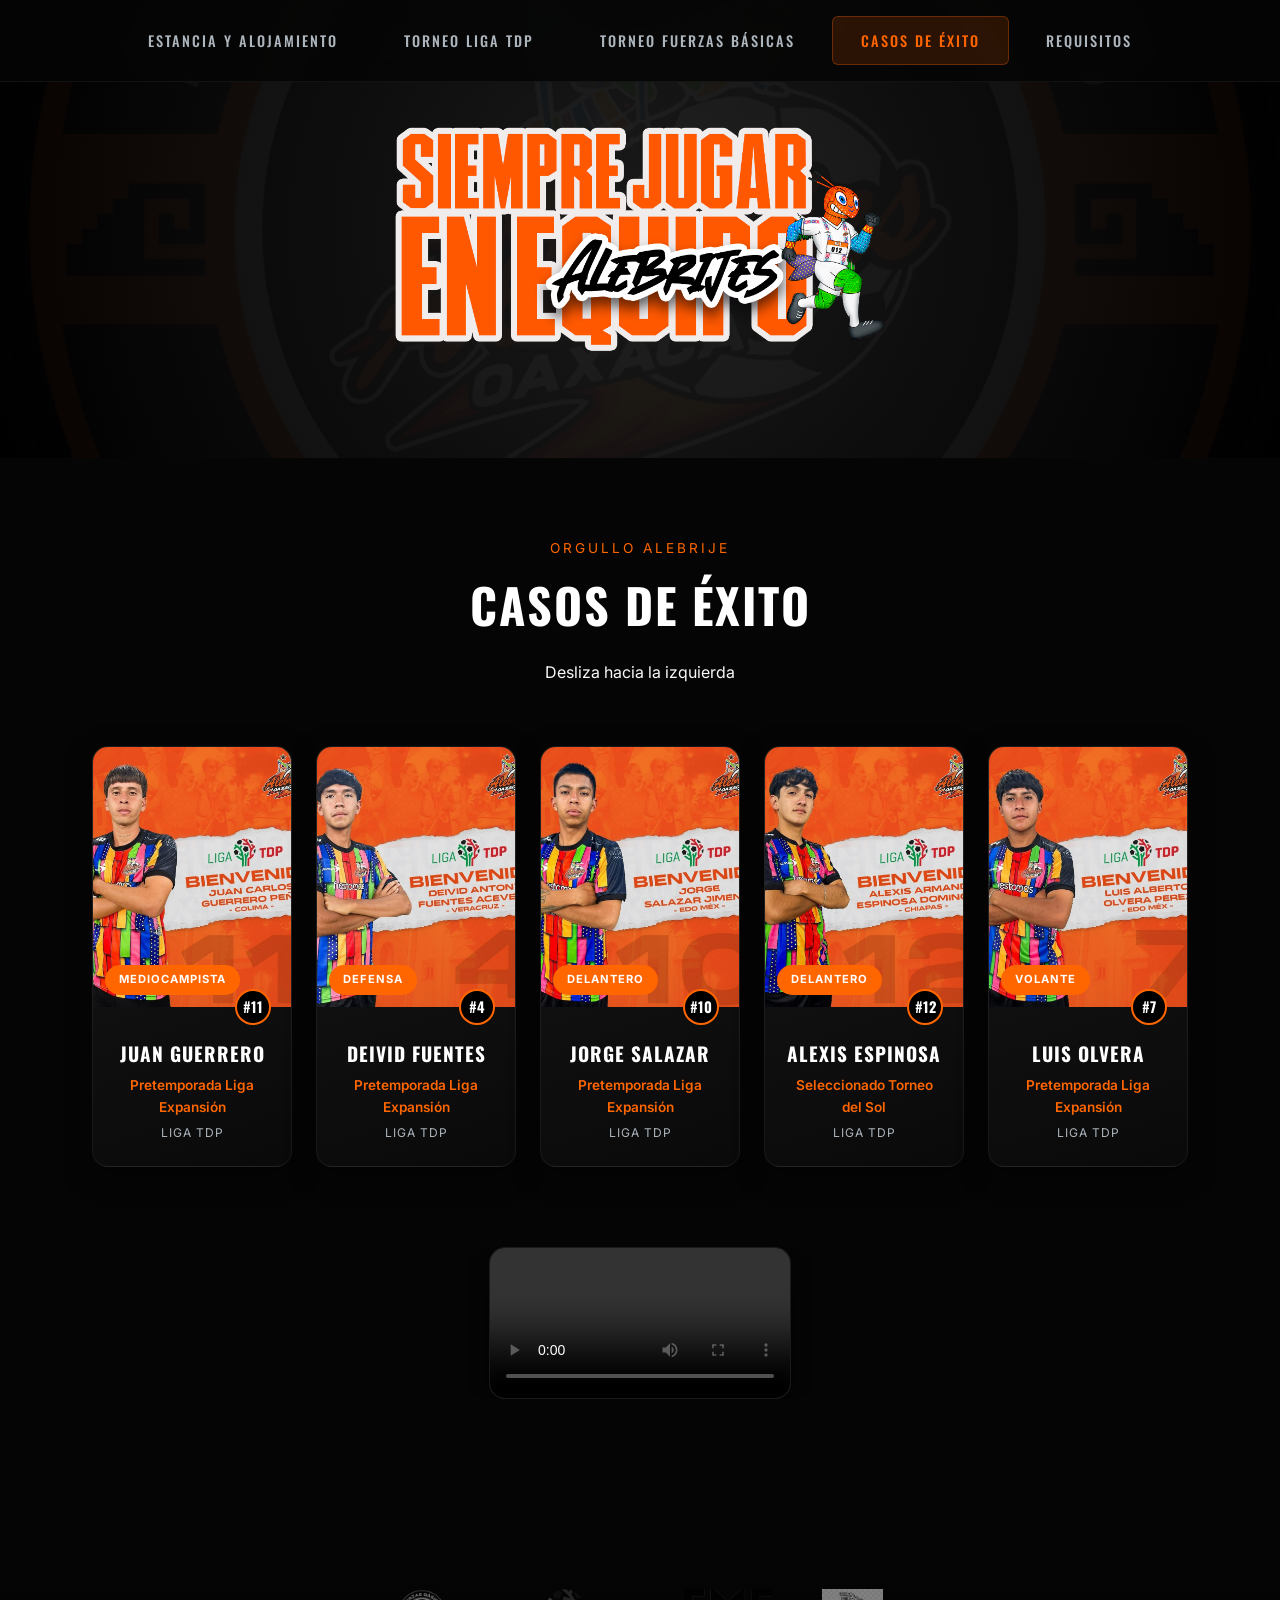
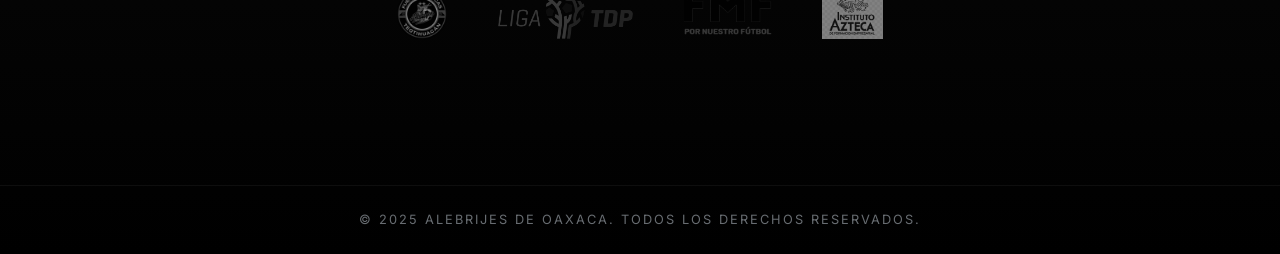
==== casos-exito.html @ 24312207 "Add files via upload" ====
<!DOCTYPE html>
<html lang="es">

<head>
    <meta charset="UTF-8">
    <meta name="viewport" content="width=device-width, initial-scale=1.0">
    <title>Casos de Éxito | Alebrijes de Oaxaca</title>
    <meta name="description" content="Jugadores destacados y casos de éxito de Alebrijes de Oaxaca.">

    <!-- Google Fonts -->
    <link rel="preconnect" href="https://fonts.googleapis.com">
    <link rel="preconnect" href="https://fonts.gstatic.com" crossorigin>
    <link
        href="https://fonts.googleapis.com/css2?family=Oswald:wght@400;500;700&family=Inter:wght@300;400;600&display=swap"
        rel="stylesheet">

    <!-- Styles -->
    <link rel="stylesheet" href="css/styles.css">
</head>

<body>

    <!-- Navigation Menu -->
    <nav class="nav-menu" id="nav-menu">
        <button class="hamburger" id="hamburger" aria-label="Menú">
            <span></span>
            <span></span>
            <span></span>
        </button>
        <div class="nav-links" id="nav-links">
            <a href="fuerzas-basicas.html" class="nav-link">Estancia y Alojamiento</a>
            <a href="liga-tdp.html" class="nav-link">Torneo Liga TDP</a>
            <a href="torneo-fuerzas-basicas.html" class="nav-link">Torneo Fuerzas Básicas</a>
            <a href="casos-exito.html" class="nav-link active">Casos de Éxito</a>
            <a href="requisitos.html" class="nav-link">Requisitos</a>
        </div>
    </nav>

    <!-- Hero Section -->
    <header class="hero hero-short">
        <div class="hero-overlay"></div>
        <div class="hero-content fade-in-up">
            <div class="text-container">
                <img src="assets/img/alebrijes-text.png" alt="Siempre Jugar en Equipo" class="hero-slogan">
            </div>
        </div>
    </header>

    <!-- Main Container -->
    <main class="container">

        <!-- Jugadores Destacados Section -->
        <section class="section featured-players-section" id="casos-exito">
            <div class="section-header fade-in">
                <span class="section-subtitle">Orgullo Alebrije</span>
                <h2 class="section-title">CASOS DE ÉXITO</h2>
                <p>Desliza hacia la izquierda</p>
            </div>

            <div class="players-grid fade-in-up">
                <!-- Player 1 -->
                <div class="player-card">
                    <div class="player-photo">
                        <img src="assets/img/Jugador_Destacado_1.jpg" alt="Juan Guerrero">
                        <span class="player-position">Mediocampista</span>
                    </div>
                    <div class="player-details">
                        <span class="player-number">#11</span>
                        <h3>Juan Guerrero</h3>
                        <p class="player-stat">Pretemporada Liga Expansión</p>
                        <p class="player-category">Liga TDP</p>
                    </div>
                </div>

                <!-- Player 2 -->
                <div class="player-card">
                    <div class="player-photo">
                        <img src="assets/img/Jugador_Destacado_2.jpg" alt="Deivid Fuentes">
                        <span class="player-position">Defensa</span>
                    </div>
                    <div class="player-details">
                        <span class="player-number">#4</span>
                        <h3>Deivid Fuentes</h3>
                        <p class="player-stat">Pretemporada Liga Expansión</p>
                        <p class="player-category">Liga TDP</p>
                    </div>
                </div>

                <!-- Player 3 -->
                <div class="player-card">
                    <div class="player-photo">
                        <img src="assets/img/Jugador_Destacado_3.jpg" alt="Jorge Salazar">
                        <span class="player-position">Delantero</span>
                    </div>
                    <div class="player-details">
                        <span class="player-number">#10</span>
                        <h3>Jorge Salazar</h3>
                        <p class="player-stat">Pretemporada Liga Expansión</p>
                        <p class="player-category">Liga TDP</p>
                    </div>
                </div>

                <!-- Player 4 -->
                <div class="player-card">
                    <div class="player-photo">
                        <img src="assets/img/Jugador_Destacado_4.jpg" alt="Alexis Espinosa">
                        <span class="player-position">Delantero</span>
                    </div>
                    <div class="player-details">
                        <span class="player-number">#12</span>
                        <h3>Alexis Espinosa</h3>
                        <p class="player-stat">Seleccionado Torneo del Sol</p>
                        <p class="player-category">Liga TDP</p>
                    </div>
                </div>

                <!-- Player 5 -->
                <div class="player-card">
                    <div class="player-photo">
                        <img src="assets/img/Jugador_Destacado_5.jpg" alt="Luis Olvera">
                        <span class="player-position">Volante</span>
                    </div>
                    <div class="player-details">
                        <span class="player-number">#7</span>
                        <h3>Luis Olvera</h3>
                        <p class="player-stat">Pretemporada Liga Expansión</p>
                        <p class="player-category">Liga TDP</p>
                    </div>
                </div>
            </div>

            <!-- Video Section -->
            <div class="video-container fade-in-up">
                <video controls playsinline>
                    <source src="assets/casosdeexito.mp4" type="video/mp4">
                    Tu navegador no soporta la reproducción de video.
                </video>
            </div>
        </section>

    </main>

    <!-- Footer -->
    <footer class="footer">
        <div class="logos-container fade-in">
            <img src="assets/img/alebrijes-badge.png" alt="Alebrijes Badge">
            <img src="assets/img/liga-tdp.png" alt="Liga TDP">
            <img src="assets/img/fmf.png" alt="FMF">
            <img src="assets/img/instituto-azteca.png" alt="Instituto Azteca">
        </div>
        <div class="footer-bottom">
            <p class="copyright">© 2025 Alebrijes de Oaxaca. Todos los derechos reservados.</p>
        </div>
    </footer>

    <script src="js/main.js"></script>
</body>


</html>
---- css/styles.css ----
/* Reset & Base Styles */
:root {
    --primary-color: #FF6600;
    --primary-glow: rgba(255, 102, 0, 0.4);
    --secondary-color: #000000;
    --text-color: #F8F9FA;
    --text-muted: #ADB5BD;
    --bg-dark: #050505;
    --bg-card: rgba(20, 20, 20, 0.6);
    --glass-border: rgba(255, 255, 255, 0.08);
    --font-heading: 'Oswald', sans-serif;
    --font-body: 'Inter', sans-serif;
}

* {
    margin: 0;
    padding: 0;
    box-sizing: border-box;
}

html {
    scroll-behavior: smooth;
}

body {
    background-color: var(--bg-dark);
    color: var(--text-color);
    font-family: var(--font-body);
    line-height: 1.6;
    overflow-x: hidden;
    -webkit-font-smoothing: antialiased;
}

a {
    text-decoration: none;
    color: inherit;
}

ul {
    list-style: none;
}

/* Utilities */
.container {
    max-width: 1200px;
    margin: 0 auto;
    padding: 0 24px;
}

/* ===================== */
/* NAVIGATION MENU       */
/* ===================== */
.nav-menu {
    position: fixed;
    top: 0;
    left: 0;
    right: 0;
    z-index: 1000;
    display: flex;
    justify-content: center;
    align-items: center;
    gap: 8px;
    padding: 16px 24px;
    background: rgba(5, 5, 5, 0.85);
    backdrop-filter: blur(12px);
    -webkit-backdrop-filter: blur(12px);
    border-bottom: 1px solid rgba(255, 255, 255, 0.05);
}

.nav-link {
    font-family: var(--font-heading);
    font-size: 0.9rem;
    font-weight: 500;
    letter-spacing: 2px;
    text-transform: uppercase;
    color: var(--text-muted);
    padding: 12px 28px;
    border-radius: 6px;
    transition: all 0.3s ease;
    border: 1px solid transparent;
}

.nav-link:hover {
    color: #fff;
    background: rgba(255, 102, 0, 0.1);
    border-color: rgba(255, 102, 0, 0.2);
}

.nav-link:active,
.nav-link.active {
    color: var(--primary-color);
    background: rgba(255, 102, 0, 0.15);
    border-color: rgba(255, 102, 0, 0.3);
}

/* Nav Links Container (Desktop) */
.nav-links {
    display: flex;
    justify-content: center;
    align-items: center;
    gap: 8px;
}

/* Hamburger Button (Hidden on Desktop) */
.hamburger {
    display: none;
    flex-direction: column;
    justify-content: center;
    align-items: center;
    gap: 5px;
    width: 40px;
    height: 40px;
    background: transparent;
    border: none;
    cursor: pointer;
    padding: 8px;
    z-index: 1001;
}

.hamburger span {
    display: block;
    width: 24px;
    height: 2px;
    background: #fff;
    border-radius: 2px;
    transition: all 0.3s ease;
}

.hamburger.active span:nth-child(1) {
    transform: rotate(45deg) translate(5px, 5px);
}

.hamburger.active span:nth-child(2) {
    opacity: 0;
}

.hamburger.active span:nth-child(3) {
    transform: rotate(-45deg) translate(5px, -5px);
}

.section,
.hero,
.footer {
    min-height: 100vh;
    display: flex;
    flex-direction: column;
    justify-content: center;
}

.section {
    padding: 80px 0;
}

/* Hero Section */
.hero {
    position: relative;
    background: radial-gradient(circle at center, #1b1b1b 0%, #000000 100%);
    overflow: hidden;
    padding: 20px;
    padding-top: 80px;
    /* Account for fixed navbar */
}

.hero-overlay {
    position: absolute;
    top: 0;
    left: 0;
    width: 100%;
    height: 100%;
    background: url('../assets/img/alebrijes-badge.png') no-repeat center center;
    background-size: cover;
    opacity: 0.03;
    z-index: 0;
}

.hero-content {
    z-index: 1;
    display: flex;
    flex-direction: column;
    align-items: center;
    gap: 32px;
    max-width: 100%;
}

.text-container {
    width: 100%;
    max-width: 600px;
    padding: 0 20px;
}

.hero-slogan {
    width: 100%;
    height: auto;
    object-fit: contain;
}

.scroll-indicator {
    position: absolute;
    bottom: 40px;
    left: 50%;
    transform: translateX(-50%);
    display: flex;
    flex-direction: column;
    align-items: center;
    gap: 12px;
    opacity: 0.5;
    transition: opacity 0.3s;
    cursor: pointer;
}

.scroll-indicator:hover {
    opacity: 1;
}

.scroll-text {
    font-family: var(--font-body);
    font-size: 0.85rem;
    color: #ffffff;
    text-transform: uppercase;
    letter-spacing: 2px;
    font-weight: 500;
    text-shadow: 0 0 10px rgba(255, 255, 255, 0.8), 0 0 20px rgba(255, 255, 255, 0.5);
}

.arrow {
    width: 16px;
    height: 16px;
    border-right: 2px solid white;
    border-bottom: 2px solid white;
    transform: rotate(45deg);
    animation: bounce 2s infinite;
}

@keyframes bounce {

    0%,
    20%,
    50%,
    80%,
    100% {
        transform: translateY(0) rotate(45deg);
    }

    40% {
        transform: translateY(-8px) rotate(45deg);
    }

    60% {
        transform: translateY(-4px) rotate(45deg);
    }
}

/* Section Common */
.section-header {
    text-align: center;
    margin-bottom: 60px;
}

.section-subtitle {
    display: block;
    font-family: var(--font-body);
    font-size: 0.85rem;
    font-weight: 400;
    letter-spacing: 3px;
    text-transform: uppercase;
    color: var(--primary-color);
    margin-bottom: 8px;
}

.section-title {
    font-family: var(--font-heading);
    font-size: 3rem;
    text-transform: uppercase;
    margin-bottom: 16px;
    letter-spacing: 2px;
    color: #fff;
}

.price-tag {
    font-family: var(--font-heading);
    font-size: 2.5rem;
    color: var(--primary-color);
    font-weight: 500;
}

.price-tag .period {
    font-size: 1rem;
    color: var(--text-muted);
    font-weight: 300;
    letter-spacing: 1px;
}

.includes-label {
    margin-top: 30px;
    font-family: var(--font-heading);
    font-size: 1.2rem;
    font-weight: 400;
    letter-spacing: 3px;
    text-transform: uppercase;
    color: var(--text-muted);
}

/* ===================== */
/* CARD GRID - SYMMETRIC */
/* ===================== */
.grid-layout {
    display: grid;
    grid-template-columns: repeat(3, 1fr);
    gap: 24px;
}

.card {
    background: linear-gradient(160deg, rgba(25, 25, 25, 0.95), rgba(10, 10, 10, 0.95));
    border: 1px solid rgba(255, 255, 255, 0.05);
    border-radius: 16px;
    padding: 32px 28px;
    display: flex;
    flex-direction: column;
    transition: all 0.35s ease;
    position: relative;
    overflow: hidden;
    box-shadow: 0 8px 24px rgba(0, 0, 0, 0.4);
}

.card::before {
    content: '';
    position: absolute;
    top: 0;
    left: 0;
    width: 100%;
    height: 3px;
    background: linear-gradient(90deg, var(--primary-color), transparent);
    opacity: 0;
    transition: opacity 0.3s;
}

.card:hover::before {
    opacity: 1;
}

.card:hover {
    transform: translateY(-6px);
    border-color: rgba(255, 102, 0, 0.25);
    box-shadow: 0 16px 40px rgba(0, 0, 0, 0.5);
}

/* Card Icon */
.card-icon {
    color: var(--primary-color);
    margin-bottom: 20px;
    width: 56px;
    height: 56px;
    display: flex;
    align-items: center;
    justify-content: center;
    border-radius: 10px;
    background: rgba(255, 102, 0, 0.08);
}

/* Card Body */
.card-body {
    flex: 1;
    display: flex;
    flex-direction: column;
}

.card h3 {
    font-family: var(--font-heading);
    font-size: 1.35rem;
    margin-bottom: 12px;
    color: #fff;
    letter-spacing: 1px;
    text-transform: uppercase;
}

.card-description {
    color: var(--text-muted);
    font-size: 0.95rem;
    line-height: 1.6;
    margin-bottom: 8px;
    text-align: left;
    /* Reverted from justify to fix word spacing gaps */
    /* Improvements for justified text */
}

.card-note {
    font-size: 0.8rem;
    color: #777;
    margin-top: auto;
    padding-top: 16px;
    /* Increased spacing */
    border-top: 1px solid rgba(255, 255, 255, 0.03);
    /* Subtle separator to help spacing visual */
}

/* Card Footer */
.card-footer {
    margin-top: 20px;
    padding-top: 16px;
    border-top: 1px solid rgba(255, 255, 255, 0.08);
}

.card-tag {
    display: inline-block;
    font-family: var(--font-heading);
    font-size: 0.85rem;
    font-weight: 600;
    letter-spacing: 1.5px;
    text-transform: uppercase;
    color: var(--primary-color);
}

/* Featured Card */
.featured-card {
    background: linear-gradient(160deg, rgba(35, 30, 25, 0.95), rgba(15, 12, 10, 0.95));
    border-color: rgba(255, 102, 0, 0.15);
}

/* ===================== */
/* CHECKLIST (Liga TDP)  */
/* ===================== */
.checklist-container {
    max-width: 900px;
    margin: 0 auto;
    width: 100%;
}

.benefits-list {
    display: grid;
    grid-template-columns: repeat(2, 1fr);
    gap: 16px 40px;
}

.benefits-list li {
    display: flex;
    align-items: center;
    font-size: 1rem;
    color: var(--text-color);
    padding: 14px 16px;
    background: rgba(255, 255, 255, 0.02);
    border-radius: 8px;
    border: 1px solid transparent;
    transition: all 0.3s;
}

.benefits-list li:hover {
    background: rgba(255, 255, 255, 0.04);
    border-color: rgba(255, 255, 255, 0.08);
    transform: translateX(4px);
}

.check-box {
    width: 8px;
    height: 8px;
    background-color: var(--primary-color);
    margin-right: 16px;
    flex-shrink: 0;
    border-radius: 50%;
    box-shadow: 0 0 8px var(--primary-color);
}

/* ===================== */
/* FOOTER                */
/* ===================== */
.footer {
    min-height: 35vh;
    display: flex;
    flex-direction: column;
    justify-content: space-between;
    align-items: center;
    padding-top: 50px;
    background: linear-gradient(to top, #000 0%, #050505 100%);
}

.logos-container {
    display: flex;
    justify-content: center;
    align-items: center;
    gap: 50px;
    flex-wrap: wrap;
    margin-bottom: 30px;
}

.logos-container img {
    height: 50px;
    width: auto;
    object-fit: contain;
    opacity: 0.5;
    transition: all 0.4s ease;
    filter: grayscale(100%);
}

.logos-container img:hover {
    opacity: 1;
    filter: grayscale(0%);
    transform: scale(1.1);
}

.footer-bottom {
    width: 100%;
    padding: 24px 0;
    margin-top: auto;
    border-top: 1px solid rgba(255, 255, 255, 0.05);
    display: flex;
    justify-content: center;
}

.copyright {
    color: var(--text-muted);
    font-size: 0.8rem;
    text-transform: uppercase;
    letter-spacing: 2px;
    opacity: 0.6;
}

/* ===================== */
/* DIVIDER               */
/* ===================== */
.divider {
    border: 0;
    height: 1px;
    background: rgba(255, 255, 255, 0.06);
    margin: 40px auto;
    width: 200px;
}

/* ===================== */
/* ANIMATIONS            */
/* ===================== */
.fade-in {
    opacity: 0;
    transition: opacity 0.8s ease-out;
}

.fade-in-up {
    opacity: 0;
    transform: translateY(30px);
    transition: opacity 0.8s ease, transform 0.8s ease;
}

.visible {
    opacity: 1;
    transform: translateY(0);
}

/* ===================== */
/* RESPONSIVE            */
/* ===================== */

/* Scroll offset for fixed nav */
html {
    scroll-padding-top: 70px;
}

@media (max-width: 1024px) {
    .grid-layout {
        grid-template-columns: repeat(2, 1fr);
    }

    .players-grid {
        grid-template-columns: repeat(3, 1fr);
    }
}

@media (max-width: 768px) {
    html {
        scroll-padding-top: 70px;
    }

    /* ===== HAMBURGER MENU MOBILE ===== */
    .hamburger {
        display: flex;
    }

    .nav-menu {
        padding: 12px 20px;
        justify-content: flex-start;
    }

    .nav-links {
        position: fixed;
        top: 0;
        right: -100%;
        width: 280px;
        height: 100vh;
        background: rgba(10, 10, 10, 0.98);
        backdrop-filter: blur(20px);
        -webkit-backdrop-filter: blur(20px);
        flex-direction: column;
        justify-content: flex-start;
        align-items: stretch;
        padding: 80px 20px 40px;
        gap: 0;
        transition: right 0.4s cubic-bezier(0.4, 0, 0.2, 1);
        box-shadow: -10px 0 30px rgba(0, 0, 0, 0.5);
        z-index: 999;
    }

    .nav-links.open {
        right: 0;
    }

    .nav-links .nav-link {
        width: 100%;
        text-align: left;
        padding: 16px 20px;
        font-size: 1rem;
        border-radius: 8px;
        border: none;
        border-bottom: 1px solid rgba(255, 255, 255, 0.05);
    }

    .nav-links .nav-link:last-child {
        border-bottom: none;
    }

    /* Mobile menu overlay */
    .nav-overlay {
        position: fixed;
        top: 0;
        left: 0;
        width: 100%;
        height: 100%;
        background: rgba(0, 0, 0, 0.6);
        opacity: 0;
        visibility: hidden;
        transition: all 0.3s ease;
        z-index: 998;
    }

    .nav-overlay.open {
        opacity: 1;
        visibility: visible;
    }

    /* Body scroll lock */
    body.menu-open {
        overflow: hidden;
    }

    /* ===== HERO FULL SCREEN MOBILE ===== */
    .hero {
        min-height: 100vh;
        padding-top: 70px;
    }

    .hero-short {
        min-height: 60vh;
    }

    .section {
        min-height: auto;
        padding: 50px 0;
    }

    .section-subtitle {
        font-size: 0.7rem;
    }

    .section-title {
        font-size: 1.8rem;
    }

    .price-tag {
        font-size: 1.6rem;
    }

    .includes-label {
        font-size: 1rem;
        margin-top: 20px;
    }

    .grid-layout {
        grid-template-columns: 1fr;
        gap: 16px;
    }

    .card {
        padding: 20px;
    }

    .card-icon {
        width: 48px;
        height: 48px;
    }

    .card h3 {
        font-size: 1.1rem;
    }

    .card-description {
        font-size: 0.9rem;
    }

    .benefits-list {
        grid-template-columns: 1fr;
        gap: 10px;
    }

    .benefits-list li {
        font-size: 0.9rem;
        padding: 12px 16px;
    }

    .logos-container {
        gap: 20px;
        padding: 0 16px;
    }

    .logos-container img {
        height: 32px;
    }

    .footer {
        min-height: auto;
        padding: 40px 0 20px;
    }

    .players-grid {
        grid-template-columns: repeat(2, 1fr);
        gap: 16px;
    }

    .player-photo {
        height: 200px;
    }

    .player-details {
        padding: 18px 14px;
    }

    .player-details h3 {
        font-size: 1rem;
    }

    .player-stat {
        font-size: 0.75rem;
    }

    .featured-players-section {
        padding: 50px 0;
    }
}

@media (max-width: 480px) {
    html {
        scroll-padding-top: 120px;
    }

    .nav-menu {
        padding: 10px 12px;
        gap: 4px;
    }

    .nav-link {
        font-size: 0.6rem;
        padding: 6px 10px;
        letter-spacing: 0;
    }

    .hero {
        padding-top: 120px;
        min-height: 50vh;
    }

    .hero-short {
        min-height: 35vh;
    }

    .section-title {
        font-size: 1.5rem;
    }

    .price-tag {
        font-size: 1.3rem;
    }

    .price-tag .period {
        font-size: 0.7rem;
        display: block;
        margin-top: 4px;
    }

    .text-container {
        max-width: 260px;
        padding: 0 10px;
    }

    .section {
        padding: 40px 0;
    }

    .section-header {
        margin-bottom: 30px;
    }

    .container {
        padding: 0 16px;
    }

    .players-grid {
        grid-template-columns: 1fr;
        gap: 20px;
    }

    .player-card {
        max-width: 320px;
        margin: 0 auto;
    }

    .player-photo {
        height: 280px;
    }

    .card-footer {
        padding-top: 12px;
        margin-top: 16px;
    }

    .card-tag {
        font-size: 0.65rem;
    }

    .footer-bottom {
        padding: 15px 10px;
    }

    .copyright {
        font-size: 0.7rem;
    }
}

/* ===================== */
/* HERO SHORT VARIANT    */
/* ===================== */
.hero-short {
    min-height: 50vh;
}

/* ===================== */
/* FEATURED PLAYERS      */
/* ===================== */
.featured-players-section {
    min-height: auto;
    padding: 80px 0;
    overflow-x: hidden;
}

.players-grid {
    display: flex;
    gap: 24px;
    max-width: 1200px;
    margin: 0 auto;
    padding: 0 20px;
    justify-content: center;
    flex-wrap: wrap;
}

.player-card {
    background: linear-gradient(160deg, rgba(25, 25, 25, 0.95), rgba(10, 10, 10, 0.95));
    border-radius: 16px;
    overflow: hidden;
    border: 1px solid rgba(255, 255, 255, 0.06);
    box-shadow: 0 10px 30px rgba(0, 0, 0, 0.4);
    transition: all 0.4s ease;
    flex: 0 0 200px;
    max-width: 220px;
}

.player-card:hover {
    transform: translateY(-10px);
    border-color: rgba(255, 102, 0, 0.3);
    box-shadow: 0 20px 40px rgba(0, 0, 0, 0.5);
}

/* Mobile Carousel */
@media (max-width: 768px) {
    .players-grid {
        display: flex;
        flex-wrap: nowrap;
        overflow-x: auto;
        overflow-y: hidden;
        scroll-snap-type: x mandatory;
        -webkit-overflow-scrolling: touch;
        gap: 16px;
        padding: 20px;
        margin: 0 -20px;
        justify-content: flex-start;
    }

    .players-grid::-webkit-scrollbar {
        height: 6px;
    }

    .players-grid::-webkit-scrollbar-track {
        background: rgba(255, 255, 255, 0.05);
        border-radius: 10px;
    }

    .players-grid::-webkit-scrollbar-thumb {
        background: var(--primary-color);
        border-radius: 10px;
    }

    .player-card {
        flex: 0 0 260px;
        max-width: 260px;
        scroll-snap-align: center;
    }

    .player-card:hover {
        transform: none;
    }
}

.player-photo {
    position: relative;
    height: 260px;
    overflow: hidden;
}

.player-photo img {
    width: 100%;
    height: 100%;
    object-fit: cover;
    transition: transform 0.5s ease;
}

.player-card:hover .player-photo img {
    transform: scale(1.1);
}

.player-position {
    position: absolute;
    bottom: 12px;
    left: 12px;
    background: var(--primary-color);
    color: #fff;
    padding: 6px 14px;
    border-radius: 20px;
    font-size: 0.7rem;
    font-weight: 700;
    text-transform: uppercase;
    letter-spacing: 1px;
}

.player-details {
    padding: 24px 20px;
    text-align: center;
    position: relative;
}

.player-number {
    position: absolute;
    top: -18px;
    right: 20px;
    background: #000;
    color: #fff;
    font-family: var(--font-heading);
    font-size: 0.9rem;
    font-weight: 700;
    width: 36px;
    height: 36px;
    display: flex;
    align-items: center;
    justify-content: center;
    border-radius: 50%;
    border: 2px solid var(--primary-color);
}

.player-details h3 {
    font-family: var(--font-heading);
    font-size: 1.2rem;
    color: #fff;
    margin: 8px 0 6px;
    text-transform: uppercase;
    letter-spacing: 1px;
}

.player-stat {
    color: var(--primary-color);
    font-weight: 600;
    font-size: 0.85rem;
    margin-bottom: 4px;
}

.player-category {
    color: var(--text-muted);
    font-size: 0.75rem;
    text-transform: uppercase;
    letter-spacing: 1px;
}

/* ===================== */
/* VIDEO CONTAINER       */
/* ===================== */
.video-container {
    max-width: 900px;
    margin: 80px auto 60px;
    padding: 0 20px;
    border-radius: 16px;
    overflow: hidden;
}

.video-container video {
    width: 100%;
    height: auto;
    display: block;
    background: #000;
    border-radius: 16px;
    box-shadow: 0 20px 50px rgba(0, 0, 0, 0.5);
    border: 1px solid rgba(255, 255, 255, 0.1);
}

@media (max-width: 768px) {
    .video-container {
        margin: 0 auto 40px;
        border-radius: 12px;
    }
}

@media (max-width: 480px) {
    .video-container {
        margin: 0 auto 30px;
        border-radius: 8px;
    }
}

/* ===================== */
/* REQUISITOS PAGE       */
/* ===================== */
.requisitos-section {
    min-height: auto;
    padding: 80px 0 60px;
}

.docs-grid {
    grid-template-columns: repeat(4, 1fr);
}

@media (max-width: 1024px) {
    .docs-grid {
        grid-template-columns: repeat(2, 1fr);
    }
}

@media (max-width: 768px) {
    .docs-grid {
        grid-template-columns: 1fr;
    }
}

.requisito-card {
    text-align: center;
}

.requisito-card .card-icon {
    margin: 0 auto 20px;
    width: 80px;
    height: 80px;
    border-radius: 50%;
    border: 2px solid rgba(255, 102, 0, 0.3);
}

.requisito-card .card-icon svg {
    width: 36px;
    height: 36px;
}

/* ===================== */
/* BECA SECTION          */
/* ===================== */
.beca-section {
    min-height: auto;
    padding: 60px 0;
}

.beca-container {
    max-width: 900px;
    margin: 0 auto;
    background: linear-gradient(160deg, rgba(25, 25, 25, 0.95), rgba(10, 10, 10, 0.95));
    border: 1px solid rgba(255, 102, 0, 0.2);
    border-radius: 20px;
    padding: 40px;
    position: relative;
    overflow: hidden;
}

.beca-container::before {
    content: '';
    position: absolute;
    top: 0;
    left: 0;
    width: 100%;
    height: 4px;
    background: linear-gradient(90deg, var(--primary-color), rgba(255, 102, 0, 0.3), transparent);
}

.beca-alert {
    display: flex;
    align-items: center;
    gap: 16px;
    margin-bottom: 30px;
    padding-bottom: 20px;
    border-bottom: 1px solid rgba(255, 255, 255, 0.08);
}

.beca-alert-icon {
    color: var(--primary-color);
    flex-shrink: 0;
    width: 50px;
    height: 50px;
    display: flex;
    align-items: center;
    justify-content: center;
    background: rgba(255, 102, 0, 0.1);
    border-radius: 50%;
}

.beca-alert-title {
    font-family: var(--font-heading);
    font-size: 1.5rem;
    color: var(--primary-color);
    text-transform: uppercase;
    letter-spacing: 2px;
}

.beca-content {
    color: var(--text-color);
}

.beca-intro {
    font-size: 1.05rem;
    line-height: 1.8;
    margin-bottom: 30px;
    color: var(--text-muted);
}

.beca-intro strong {
    color: #fff;
}

.beca-intro .highlight {
    color: var(--primary-color);
    font-weight: 600;
    text-transform: uppercase;
}

.beca-benefits {
    display: flex;
    flex-direction: column;
    gap: 16px;
}

.benefit-item {
    display: flex;
    align-items: flex-start;
    gap: 16px;
    padding: 18px 20px;
    background: rgba(255, 255, 255, 0.02);
    border-radius: 12px;
    border: 1px solid rgba(255, 255, 255, 0.05);
    transition: all 0.3s ease;
}

.benefit-item:hover {
    background: rgba(255, 255, 255, 0.04);
    border-color: rgba(255, 102, 0, 0.2);
    transform: translateX(6px);
}

.benefit-item.featured {
    background: rgba(255, 102, 0, 0.08);
    border-color: rgba(255, 102, 0, 0.25);
}

.benefit-item.featured .benefit-icon {
    background: var(--primary-color);
    color: #000;
}

.benefit-icon {
    flex-shrink: 0;
    width: 32px;
    height: 32px;
    display: flex;
    align-items: center;
    justify-content: center;
    background: rgba(255, 102, 0, 0.15);
    border-radius: 50%;
    color: var(--primary-color);
}

.benefit-item p {
    font-size: 0.95rem;
    line-height: 1.6;
    color: var(--text-muted);
}

.benefit-item p strong {
    color: #fff;
}

@media (max-width: 768px) {
    .beca-container {
        padding: 25px 20px;
    }

    .beca-alert-title {
        font-size: 1.2rem;
    }

    .beca-intro {
        font-size: 0.95rem;
    }

    .benefit-item {
        padding: 14px 16px;
    }

    .benefit-item p {
        font-size: 0.9rem;
    }
}

/* ===================== */
/* ARTICULOS SECTIONS    */
/* ===================== */
.articulos-section,
.evitar-section {
    min-height: auto;
    padding: 60px 0;
}

.articulos-grid {
    max-width: 800px;
    margin: 0 auto;
}

.articulos-list .benefits-list {
    grid-template-columns: repeat(2, 1fr);
}

@media (max-width: 768px) {
    .articulos-list .benefits-list {
        grid-template-columns: 1fr;
    }
}

/* Permitido check box - green */
.check-box.permitido {
    background-color: #22c55e;
    box-shadow: 0 0 8px #22c55e;
}

/* Prohibido check box - red */
.check-box.prohibido {
    background-color: #ef4444;
    box-shadow: 0 0 8px #ef4444;
}

.evitar-title {
    color: #ef4444;
}

.evitar-list li {
    color: var(--text-muted);
}

.evitar-list li:hover {
    border-color: rgba(239, 68, 68, 0.3);
}

.permitidos-list li:hover {
    border-color: rgba(34, 197, 94, 0.3);
}
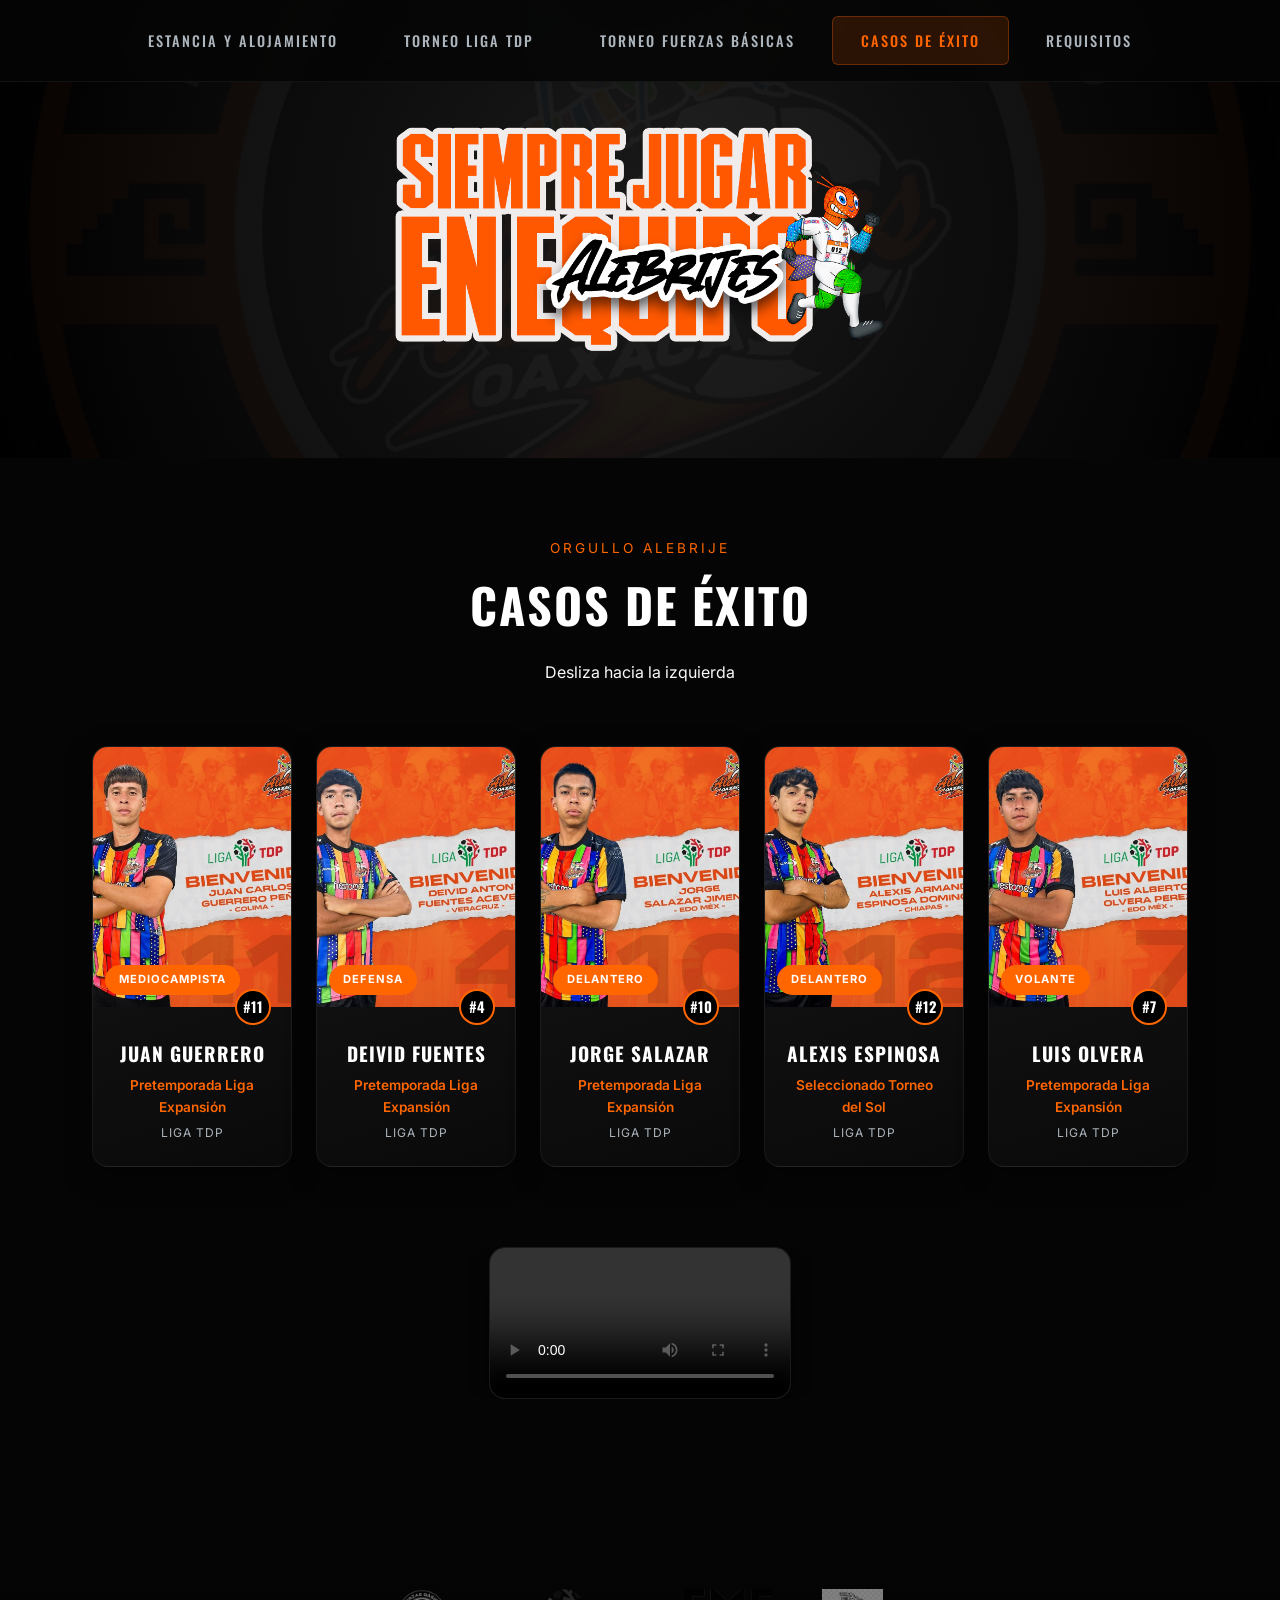
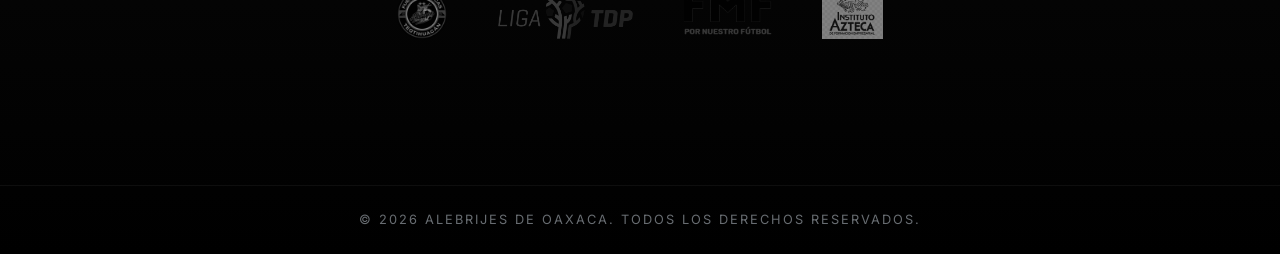
==== commit 053ad25b: "Update casos-exito.html" ====
--- a/casos-exito.html
+++ b/casos-exito.html
@@ -149,7 +149,7 @@
             <img src="assets/img/instituto-azteca.png" alt="Instituto Azteca">
         </div>
         <div class="footer-bottom">
-            <p class="copyright">© 2025 Alebrijes de Oaxaca. Todos los derechos reservados.</p>
+            <p class="copyright">© 2026 Alebrijes de Oaxaca. Todos los derechos reservados.</p>
         </div>
     </footer>
 
@@ -157,4 +157,4 @@
 </body>
 
 
-</html>+</html>
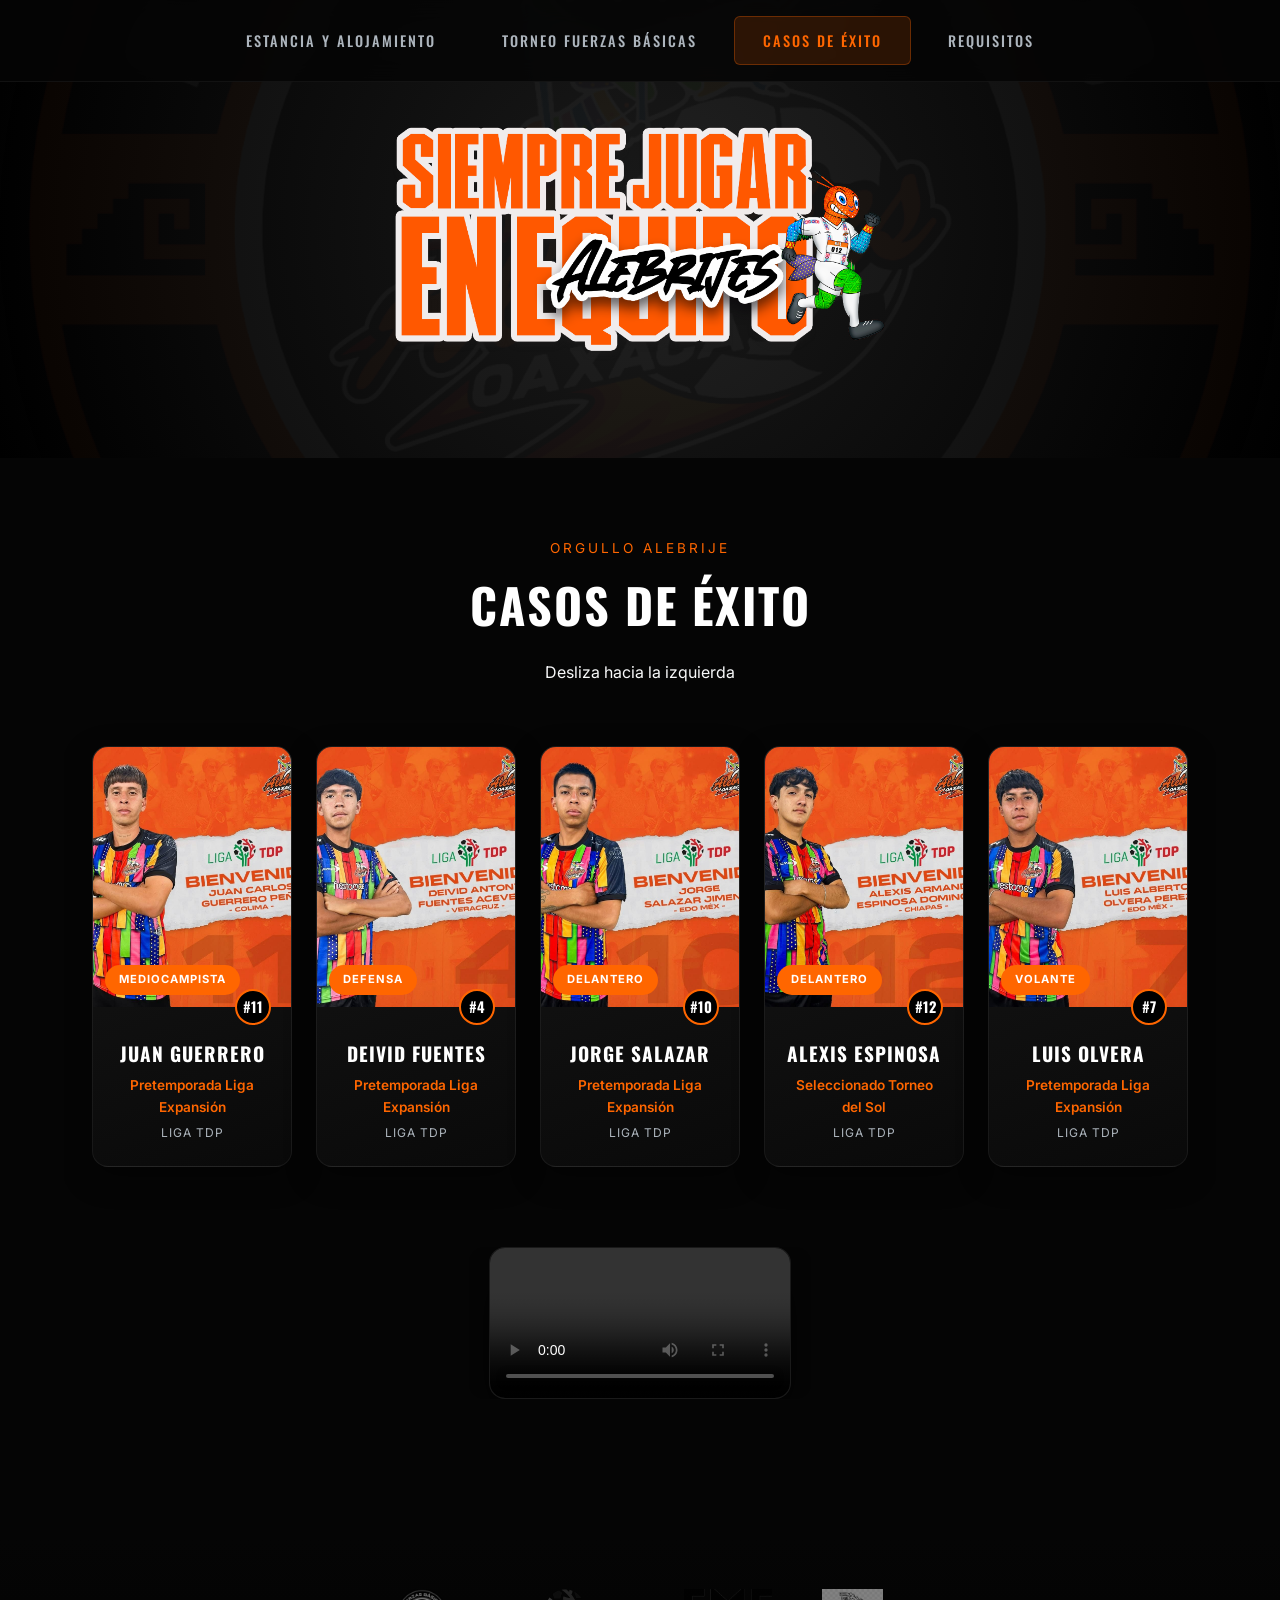
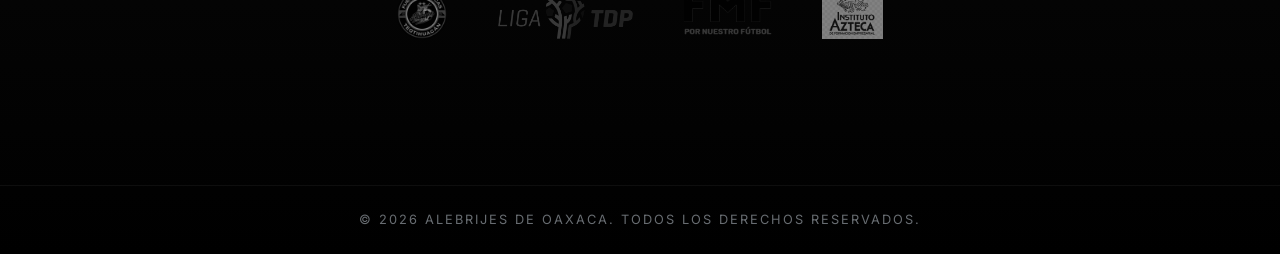
==== commit 3f0adf97: "Update casos-exito.html Eliminación opcion del menu" ====
--- a/casos-exito.html
+++ b/casos-exito.html
@@ -29,7 +29,6 @@
         </button>
         <div class="nav-links" id="nav-links">
             <a href="fuerzas-basicas.html" class="nav-link">Estancia y Alojamiento</a>
-            <a href="liga-tdp.html" class="nav-link">Torneo Liga TDP</a>
             <a href="torneo-fuerzas-basicas.html" class="nav-link">Torneo Fuerzas Básicas</a>
             <a href="casos-exito.html" class="nav-link active">Casos de Éxito</a>
             <a href="requisitos.html" class="nav-link">Requisitos</a>
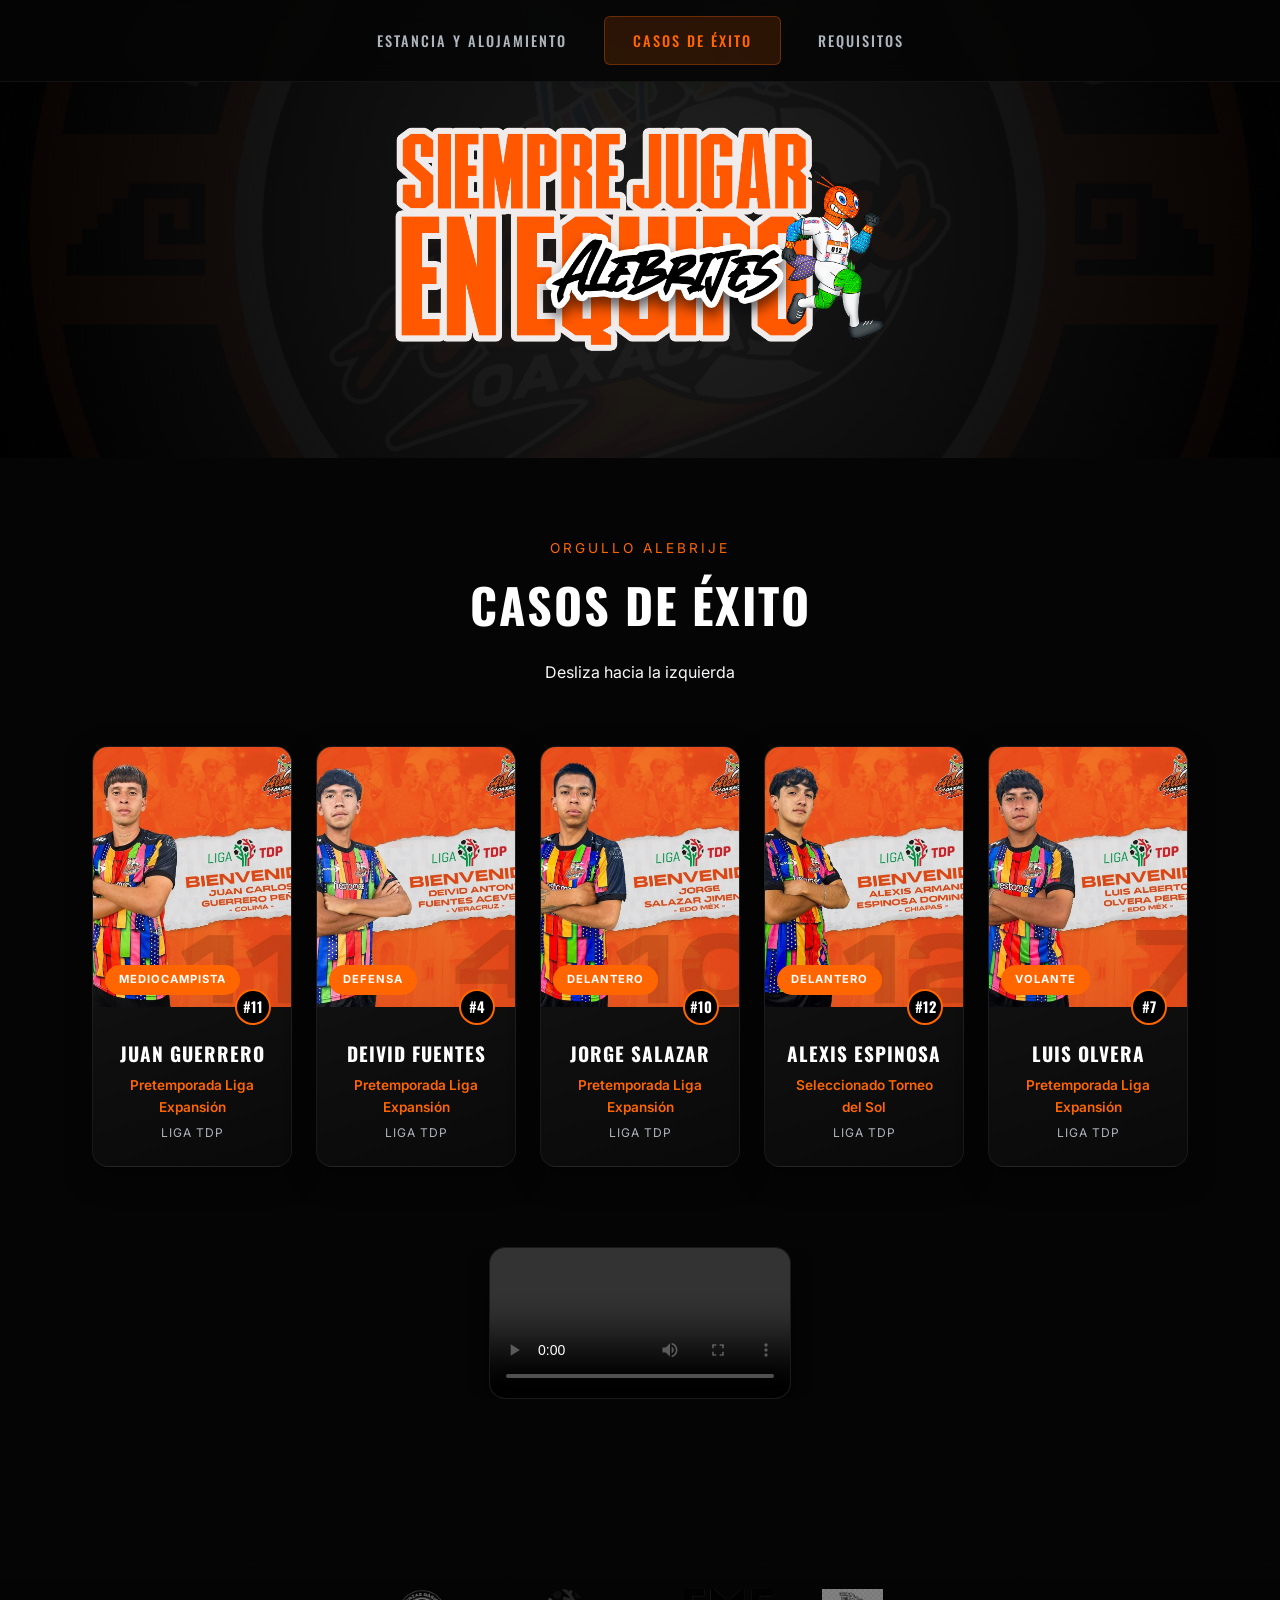
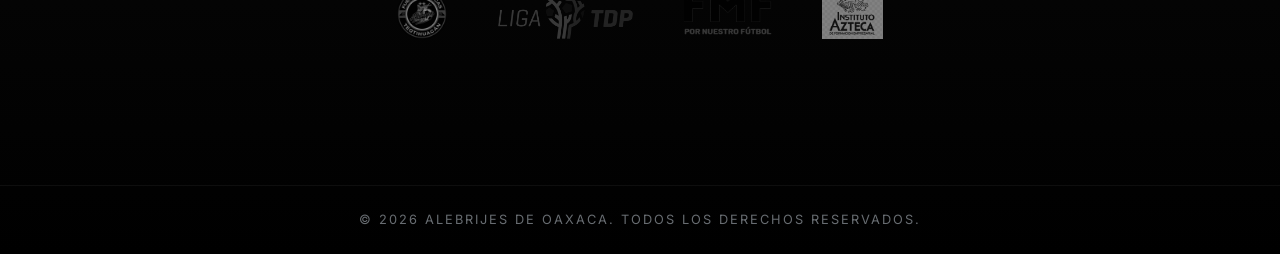
==== commit a62151cf: "Update casos-exito.html Eliminar opcion del menu" ====
--- a/casos-exito.html
+++ b/casos-exito.html
@@ -29,7 +29,6 @@
         </button>
         <div class="nav-links" id="nav-links">
             <a href="fuerzas-basicas.html" class="nav-link">Estancia y Alojamiento</a>
-            <a href="torneo-fuerzas-basicas.html" class="nav-link">Torneo Fuerzas Básicas</a>
             <a href="casos-exito.html" class="nav-link active">Casos de Éxito</a>
             <a href="requisitos.html" class="nav-link">Requisitos</a>
         </div>
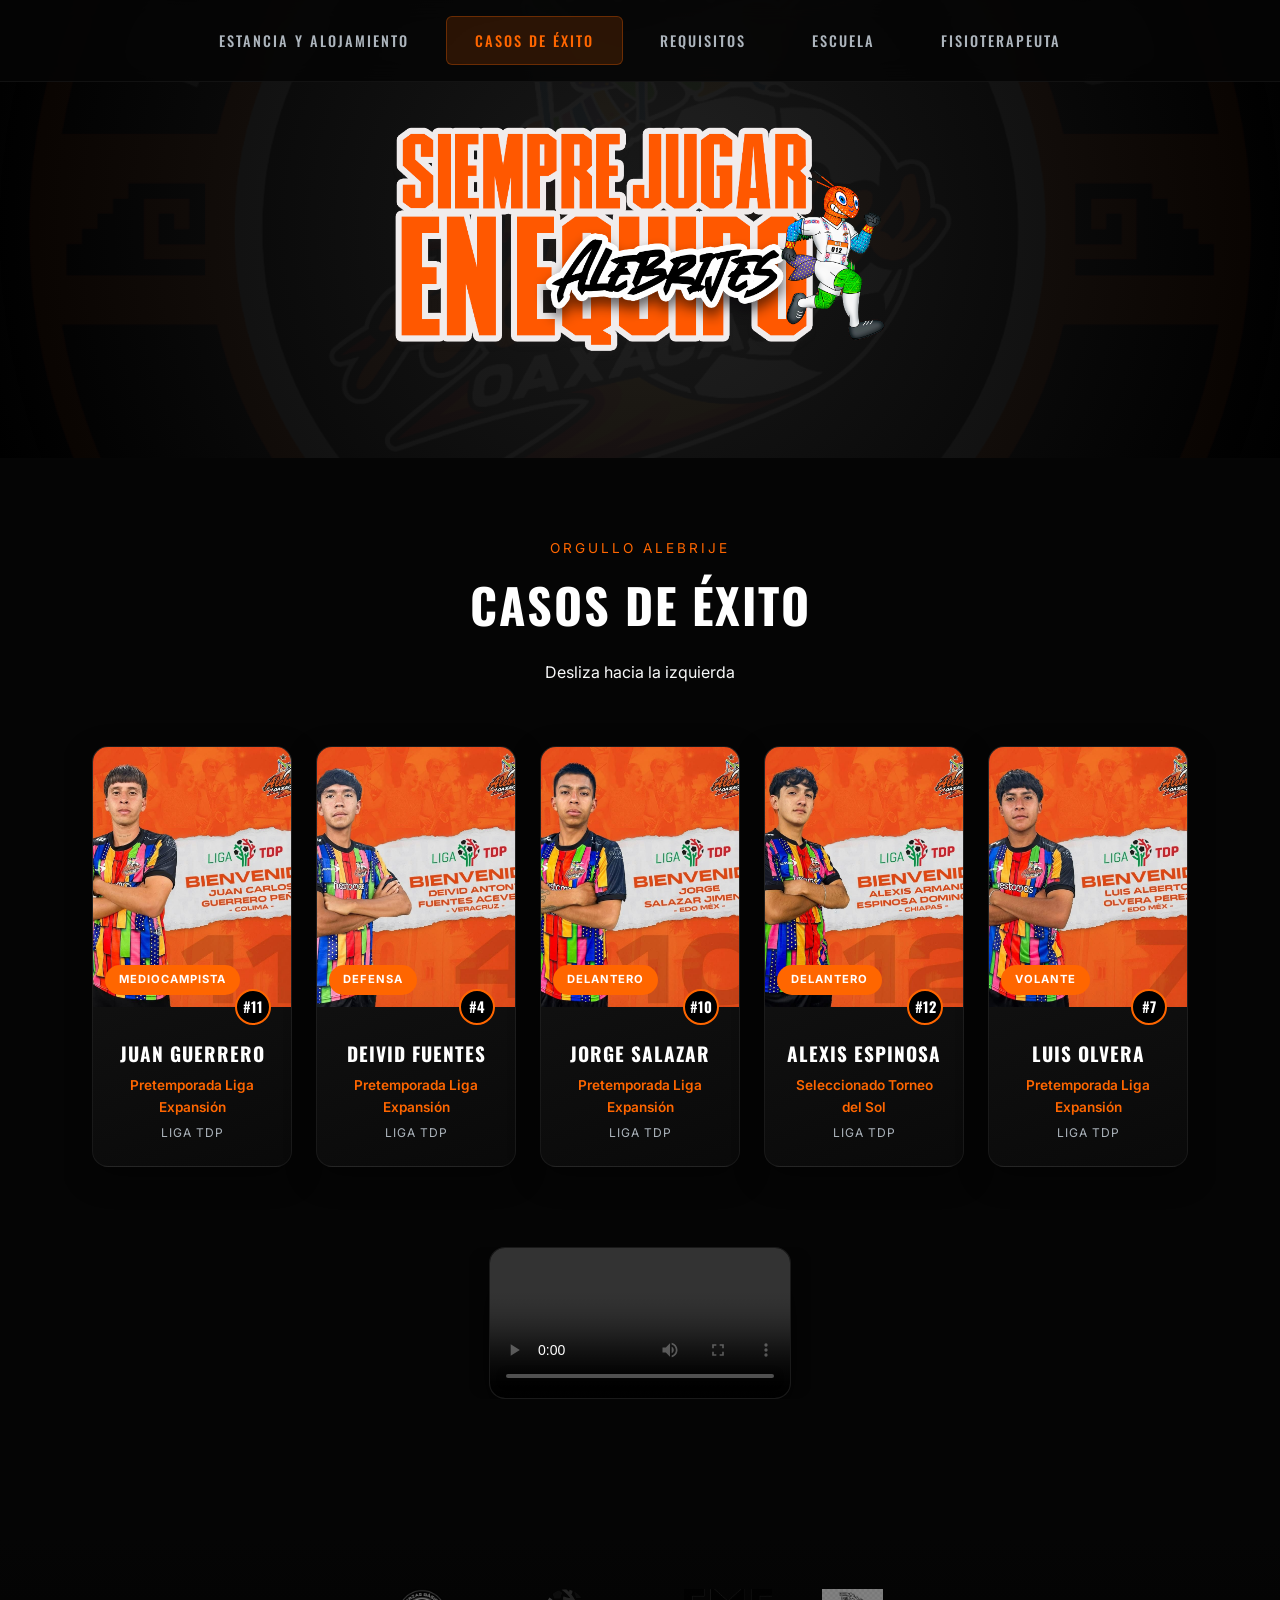
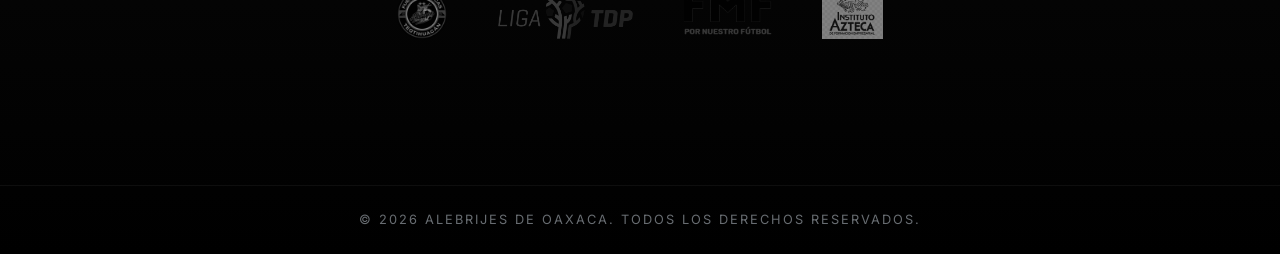
==== commit 1b01e391: "Añadir pestanas Escuela y Fisioterapeuta; mejorar bloque de reservacion" ====
--- a/casos-exito.html
+++ b/casos-exito.html
@@ -1,158 +1,160 @@
-<!DOCTYPE html>
-<html lang="es">
-
-<head>
-    <meta charset="UTF-8">
-    <meta name="viewport" content="width=device-width, initial-scale=1.0">
-    <title>Casos de Éxito | Alebrijes de Oaxaca</title>
-    <meta name="description" content="Jugadores destacados y casos de éxito de Alebrijes de Oaxaca.">
-
-    <!-- Google Fonts -->
-    <link rel="preconnect" href="https://fonts.googleapis.com">
-    <link rel="preconnect" href="https://fonts.gstatic.com" crossorigin>
-    <link
-        href="https://fonts.googleapis.com/css2?family=Oswald:wght@400;500;700&family=Inter:wght@300;400;600&display=swap"
-        rel="stylesheet">
-
-    <!-- Styles -->
-    <link rel="stylesheet" href="css/styles.css">
-</head>
-
-<body>
-
-    <!-- Navigation Menu -->
-    <nav class="nav-menu" id="nav-menu">
-        <button class="hamburger" id="hamburger" aria-label="Menú">
-            <span></span>
-            <span></span>
-            <span></span>
-        </button>
-        <div class="nav-links" id="nav-links">
-            <a href="fuerzas-basicas.html" class="nav-link">Estancia y Alojamiento</a>
-            <a href="casos-exito.html" class="nav-link active">Casos de Éxito</a>
-            <a href="requisitos.html" class="nav-link">Requisitos</a>
-        </div>
-    </nav>
-
-    <!-- Hero Section -->
-    <header class="hero hero-short">
-        <div class="hero-overlay"></div>
-        <div class="hero-content fade-in-up">
-            <div class="text-container">
-                <img src="assets/img/alebrijes-text.png" alt="Siempre Jugar en Equipo" class="hero-slogan">
-            </div>
-        </div>
-    </header>
-
-    <!-- Main Container -->
-    <main class="container">
-
-        <!-- Jugadores Destacados Section -->
-        <section class="section featured-players-section" id="casos-exito">
-            <div class="section-header fade-in">
-                <span class="section-subtitle">Orgullo Alebrije</span>
-                <h2 class="section-title">CASOS DE ÉXITO</h2>
-                <p>Desliza hacia la izquierda</p>
-            </div>
-
-            <div class="players-grid fade-in-up">
-                <!-- Player 1 -->
-                <div class="player-card">
-                    <div class="player-photo">
-                        <img src="assets/img/Jugador_Destacado_1.jpg" alt="Juan Guerrero">
-                        <span class="player-position">Mediocampista</span>
-                    </div>
-                    <div class="player-details">
-                        <span class="player-number">#11</span>
-                        <h3>Juan Guerrero</h3>
-                        <p class="player-stat">Pretemporada Liga Expansión</p>
-                        <p class="player-category">Liga TDP</p>
-                    </div>
-                </div>
-
-                <!-- Player 2 -->
-                <div class="player-card">
-                    <div class="player-photo">
-                        <img src="assets/img/Jugador_Destacado_2.jpg" alt="Deivid Fuentes">
-                        <span class="player-position">Defensa</span>
-                    </div>
-                    <div class="player-details">
-                        <span class="player-number">#4</span>
-                        <h3>Deivid Fuentes</h3>
-                        <p class="player-stat">Pretemporada Liga Expansión</p>
-                        <p class="player-category">Liga TDP</p>
-                    </div>
-                </div>
-
-                <!-- Player 3 -->
-                <div class="player-card">
-                    <div class="player-photo">
-                        <img src="assets/img/Jugador_Destacado_3.jpg" alt="Jorge Salazar">
-                        <span class="player-position">Delantero</span>
-                    </div>
-                    <div class="player-details">
-                        <span class="player-number">#10</span>
-                        <h3>Jorge Salazar</h3>
-                        <p class="player-stat">Pretemporada Liga Expansión</p>
-                        <p class="player-category">Liga TDP</p>
-                    </div>
-                </div>
-
-                <!-- Player 4 -->
-                <div class="player-card">
-                    <div class="player-photo">
-                        <img src="assets/img/Jugador_Destacado_4.jpg" alt="Alexis Espinosa">
-                        <span class="player-position">Delantero</span>
-                    </div>
-                    <div class="player-details">
-                        <span class="player-number">#12</span>
-                        <h3>Alexis Espinosa</h3>
-                        <p class="player-stat">Seleccionado Torneo del Sol</p>
-                        <p class="player-category">Liga TDP</p>
-                    </div>
-                </div>
-
-                <!-- Player 5 -->
-                <div class="player-card">
-                    <div class="player-photo">
-                        <img src="assets/img/Jugador_Destacado_5.jpg" alt="Luis Olvera">
-                        <span class="player-position">Volante</span>
-                    </div>
-                    <div class="player-details">
-                        <span class="player-number">#7</span>
-                        <h3>Luis Olvera</h3>
-                        <p class="player-stat">Pretemporada Liga Expansión</p>
-                        <p class="player-category">Liga TDP</p>
-                    </div>
-                </div>
-            </div>
-
-            <!-- Video Section -->
-            <div class="video-container fade-in-up">
-                <video controls playsinline>
-                    <source src="assets/casosdeexito.mp4" type="video/mp4">
-                    Tu navegador no soporta la reproducción de video.
-                </video>
-            </div>
-        </section>
-
-    </main>
-
-    <!-- Footer -->
-    <footer class="footer">
-        <div class="logos-container fade-in">
-            <img src="assets/img/alebrijes-badge.png" alt="Alebrijes Badge">
-            <img src="assets/img/liga-tdp.png" alt="Liga TDP">
-            <img src="assets/img/fmf.png" alt="FMF">
-            <img src="assets/img/instituto-azteca.png" alt="Instituto Azteca">
-        </div>
-        <div class="footer-bottom">
-            <p class="copyright">© 2026 Alebrijes de Oaxaca. Todos los derechos reservados.</p>
-        </div>
-    </footer>
-
-    <script src="js/main.js"></script>
-</body>
-
-
-</html>
+<!DOCTYPE html>
+<html lang="es">
+
+<head>
+    <meta charset="UTF-8">
+    <meta name="viewport" content="width=device-width, initial-scale=1.0">
+    <title>Casos de Éxito | Alebrijes de Oaxaca</title>
+    <meta name="description" content="Jugadores destacados y casos de éxito de Alebrijes de Oaxaca.">
+
+    <!-- Google Fonts -->
+    <link rel="preconnect" href="https://fonts.googleapis.com">
+    <link rel="preconnect" href="https://fonts.gstatic.com" crossorigin>
+    <link
+        href="https://fonts.googleapis.com/css2?family=Oswald:wght@400;500;700&family=Inter:wght@300;400;600&display=swap"
+        rel="stylesheet">
+
+    <!-- Styles -->
+    <link rel="stylesheet" href="css/styles.css">
+</head>
+
+<body>
+
+    <!-- Navigation Menu -->
+    <nav class="nav-menu" id="nav-menu">
+        <button class="hamburger" id="hamburger" aria-label="Menú">
+            <span></span>
+            <span></span>
+            <span></span>
+        </button>
+        <div class="nav-links" id="nav-links">
+            <a href="fuerzas-basicas.html" class="nav-link">Estancia y Alojamiento</a>
+            <a href="casos-exito.html" class="nav-link active">Casos de Éxito</a>
+            <a href="requisitos.html" class="nav-link">Requisitos</a>
+            <a href="escuela.html" class="nav-link">Escuela</a>
+            <a href="fisioterapeuta.html" class="nav-link">Fisioterapeuta</a>
+        </div>
+    </nav>
+
+    <!-- Hero Section -->
+    <header class="hero hero-short">
+        <div class="hero-overlay"></div>
+        <div class="hero-content fade-in-up">
+            <div class="text-container">
+                <img src="assets/img/alebrijes-text.png" alt="Siempre Jugar en Equipo" class="hero-slogan">
+            </div>
+        </div>
+    </header>
+
+    <!-- Main Container -->
+    <main class="container">
+
+        <!-- Jugadores Destacados Section -->
+        <section class="section featured-players-section" id="casos-exito">
+            <div class="section-header fade-in">
+                <span class="section-subtitle">Orgullo Alebrije</span>
+                <h2 class="section-title">CASOS DE ÉXITO</h2>
+                <p>Desliza hacia la izquierda</p>
+            </div>
+
+            <div class="players-grid fade-in-up">
+                <!-- Player 1 -->
+                <div class="player-card">
+                    <div class="player-photo">
+                        <img src="assets/img/Jugador_Destacado_1.jpg" alt="Juan Guerrero">
+                        <span class="player-position">Mediocampista</span>
+                    </div>
+                    <div class="player-details">
+                        <span class="player-number">#11</span>
+                        <h3>Juan Guerrero</h3>
+                        <p class="player-stat">Pretemporada Liga Expansión</p>
+                        <p class="player-category">Liga TDP</p>
+                    </div>
+                </div>
+
+                <!-- Player 2 -->
+                <div class="player-card">
+                    <div class="player-photo">
+                        <img src="assets/img/Jugador_Destacado_2.jpg" alt="Deivid Fuentes">
+                        <span class="player-position">Defensa</span>
+                    </div>
+                    <div class="player-details">
+                        <span class="player-number">#4</span>
+                        <h3>Deivid Fuentes</h3>
+                        <p class="player-stat">Pretemporada Liga Expansión</p>
+                        <p class="player-category">Liga TDP</p>
+                    </div>
+                </div>
+
+                <!-- Player 3 -->
+                <div class="player-card">
+                    <div class="player-photo">
+                        <img src="assets/img/Jugador_Destacado_3.jpg" alt="Jorge Salazar">
+                        <span class="player-position">Delantero</span>
+                    </div>
+                    <div class="player-details">
+                        <span class="player-number">#10</span>
+                        <h3>Jorge Salazar</h3>
+                        <p class="player-stat">Pretemporada Liga Expansión</p>
+                        <p class="player-category">Liga TDP</p>
+                    </div>
+                </div>
+
+                <!-- Player 4 -->
+                <div class="player-card">
+                    <div class="player-photo">
+                        <img src="assets/img/Jugador_Destacado_4.jpg" alt="Alexis Espinosa">
+                        <span class="player-position">Delantero</span>
+                    </div>
+                    <div class="player-details">
+                        <span class="player-number">#12</span>
+                        <h3>Alexis Espinosa</h3>
+                        <p class="player-stat">Seleccionado Torneo del Sol</p>
+                        <p class="player-category">Liga TDP</p>
+                    </div>
+                </div>
+
+                <!-- Player 5 -->
+                <div class="player-card">
+                    <div class="player-photo">
+                        <img src="assets/img/Jugador_Destacado_5.jpg" alt="Luis Olvera">
+                        <span class="player-position">Volante</span>
+                    </div>
+                    <div class="player-details">
+                        <span class="player-number">#7</span>
+                        <h3>Luis Olvera</h3>
+                        <p class="player-stat">Pretemporada Liga Expansión</p>
+                        <p class="player-category">Liga TDP</p>
+                    </div>
+                </div>
+            </div>
+
+            <!-- Video Section -->
+            <div class="video-container fade-in-up">
+                <video controls playsinline>
+                    <source src="assets/casosdeexito.mp4" type="video/mp4">
+                    Tu navegador no soporta la reproducción de video.
+                </video>
+            </div>
+        </section>
+
+    </main>
+
+    <!-- Footer -->
+    <footer class="footer">
+        <div class="logos-container fade-in">
+            <img src="assets/img/alebrijes-badge.png" alt="Alebrijes Badge">
+            <img src="assets/img/liga-tdp.png" alt="Liga TDP">
+            <img src="assets/img/fmf.png" alt="FMF">
+            <img src="assets/img/instituto-azteca.png" alt="Instituto Azteca">
+        </div>
+        <div class="footer-bottom">
+            <p class="copyright">© 2026 Alebrijes de Oaxaca. Todos los derechos reservados.</p>
+        </div>
+    </footer>
+
+    <script src="js/main.js"></script>
+</body>
+
+
+</html>
--- a/css/styles.css
+++ b/css/styles.css
@@ -1,1276 +1,1276 @@
-/* Reset & Base Styles */
-:root {
-    --primary-color: #FF6600;
-    --primary-glow: rgba(255, 102, 0, 0.4);
-    --secondary-color: #000000;
-    --text-color: #F8F9FA;
-    --text-muted: #ADB5BD;
-    --bg-dark: #050505;
-    --bg-card: rgba(20, 20, 20, 0.6);
-    --glass-border: rgba(255, 255, 255, 0.08);
-    --font-heading: 'Oswald', sans-serif;
-    --font-body: 'Inter', sans-serif;
-}
-
-* {
-    margin: 0;
-    padding: 0;
-    box-sizing: border-box;
-}
-
-html {
-    scroll-behavior: smooth;
-}
-
-body {
-    background-color: var(--bg-dark);
-    color: var(--text-color);
-    font-family: var(--font-body);
-    line-height: 1.6;
-    overflow-x: hidden;
-    -webkit-font-smoothing: antialiased;
-}
-
-a {
-    text-decoration: none;
-    color: inherit;
-}
-
-ul {
-    list-style: none;
-}
-
-/* Utilities */
-.container {
-    max-width: 1200px;
-    margin: 0 auto;
-    padding: 0 24px;
-}
-
-/* ===================== */
-/* NAVIGATION MENU       */
-/* ===================== */
-.nav-menu {
-    position: fixed;
-    top: 0;
-    left: 0;
-    right: 0;
-    z-index: 1000;
-    display: flex;
-    justify-content: center;
-    align-items: center;
-    gap: 8px;
-    padding: 16px 24px;
-    background: rgba(5, 5, 5, 0.85);
-    backdrop-filter: blur(12px);
-    -webkit-backdrop-filter: blur(12px);
-    border-bottom: 1px solid rgba(255, 255, 255, 0.05);
-}
-
-.nav-link {
-    font-family: var(--font-heading);
-    font-size: 0.9rem;
-    font-weight: 500;
-    letter-spacing: 2px;
-    text-transform: uppercase;
-    color: var(--text-muted);
-    padding: 12px 28px;
-    border-radius: 6px;
-    transition: all 0.3s ease;
-    border: 1px solid transparent;
-}
-
-.nav-link:hover {
-    color: #fff;
-    background: rgba(255, 102, 0, 0.1);
-    border-color: rgba(255, 102, 0, 0.2);
-}
-
-.nav-link:active,
-.nav-link.active {
-    color: var(--primary-color);
-    background: rgba(255, 102, 0, 0.15);
-    border-color: rgba(255, 102, 0, 0.3);
-}
-
-/* Nav Links Container (Desktop) */
-.nav-links {
-    display: flex;
-    justify-content: center;
-    align-items: center;
-    gap: 8px;
-}
-
-/* Hamburger Button (Hidden on Desktop) */
-.hamburger {
-    display: none;
-    flex-direction: column;
-    justify-content: center;
-    align-items: center;
-    gap: 5px;
-    width: 40px;
-    height: 40px;
-    background: transparent;
-    border: none;
-    cursor: pointer;
-    padding: 8px;
-    z-index: 1001;
-}
-
-.hamburger span {
-    display: block;
-    width: 24px;
-    height: 2px;
-    background: #fff;
-    border-radius: 2px;
-    transition: all 0.3s ease;
-}
-
-.hamburger.active span:nth-child(1) {
-    transform: rotate(45deg) translate(5px, 5px);
-}
-
-.hamburger.active span:nth-child(2) {
-    opacity: 0;
-}
-
-.hamburger.active span:nth-child(3) {
-    transform: rotate(-45deg) translate(5px, -5px);
-}
-
-.section,
-.hero,
-.footer {
-    min-height: 100vh;
-    display: flex;
-    flex-direction: column;
-    justify-content: center;
-}
-
-.section {
-    padding: 80px 0;
-}
-
-/* Hero Section */
-.hero {
-    position: relative;
-    background: radial-gradient(circle at center, #1b1b1b 0%, #000000 100%);
-    overflow: hidden;
-    padding: 20px;
-    padding-top: 80px;
-    /* Account for fixed navbar */
-}
-
-.hero-overlay {
-    position: absolute;
-    top: 0;
-    left: 0;
-    width: 100%;
-    height: 100%;
-    background: url('../assets/img/alebrijes-badge.png') no-repeat center center;
-    background-size: cover;
-    opacity: 0.03;
-    z-index: 0;
-}
-
-.hero-content {
-    z-index: 1;
-    display: flex;
-    flex-direction: column;
-    align-items: center;
-    gap: 32px;
-    max-width: 100%;
-}
-
-.text-container {
-    width: 100%;
-    max-width: 600px;
-    padding: 0 20px;
-}
-
-.hero-slogan {
-    width: 100%;
-    height: auto;
-    object-fit: contain;
-}
-
-.scroll-indicator {
-    position: absolute;
-    bottom: 40px;
-    left: 50%;
-    transform: translateX(-50%);
-    display: flex;
-    flex-direction: column;
-    align-items: center;
-    gap: 12px;
-    opacity: 0.5;
-    transition: opacity 0.3s;
-    cursor: pointer;
-}
-
-.scroll-indicator:hover {
-    opacity: 1;
-}
-
-.scroll-text {
-    font-family: var(--font-body);
-    font-size: 0.85rem;
-    color: #ffffff;
-    text-transform: uppercase;
-    letter-spacing: 2px;
-    font-weight: 500;
-    text-shadow: 0 0 10px rgba(255, 255, 255, 0.8), 0 0 20px rgba(255, 255, 255, 0.5);
-}
-
-.arrow {
-    width: 16px;
-    height: 16px;
-    border-right: 2px solid white;
-    border-bottom: 2px solid white;
-    transform: rotate(45deg);
-    animation: bounce 2s infinite;
-}
-
-@keyframes bounce {
-
-    0%,
-    20%,
-    50%,
-    80%,
-    100% {
-        transform: translateY(0) rotate(45deg);
-    }
-
-    40% {
-        transform: translateY(-8px) rotate(45deg);
-    }
-
-    60% {
-        transform: translateY(-4px) rotate(45deg);
-    }
-}
-
-/* Section Common */
-.section-header {
-    text-align: center;
-    margin-bottom: 60px;
-}
-
-.section-subtitle {
-    display: block;
-    font-family: var(--font-body);
-    font-size: 0.85rem;
-    font-weight: 400;
-    letter-spacing: 3px;
-    text-transform: uppercase;
-    color: var(--primary-color);
-    margin-bottom: 8px;
-}
-
-.section-title {
-    font-family: var(--font-heading);
-    font-size: 3rem;
-    text-transform: uppercase;
-    margin-bottom: 16px;
-    letter-spacing: 2px;
-    color: #fff;
-}
-
-.price-tag {
-    font-family: var(--font-heading);
-    font-size: 2.5rem;
-    color: var(--primary-color);
-    font-weight: 500;
-}
-
-.price-tag .period {
-    font-size: 1rem;
-    color: var(--text-muted);
-    font-weight: 300;
-    letter-spacing: 1px;
-}
-
-.includes-label {
-    margin-top: 30px;
-    font-family: var(--font-heading);
-    font-size: 1.2rem;
-    font-weight: 400;
-    letter-spacing: 3px;
-    text-transform: uppercase;
-    color: var(--text-muted);
-}
-
-/* ===================== */
-/* CARD GRID - SYMMETRIC */
-/* ===================== */
-.grid-layout {
-    display: grid;
-    grid-template-columns: repeat(3, 1fr);
-    gap: 24px;
-}
-
-.card {
-    background: linear-gradient(160deg, rgba(25, 25, 25, 0.95), rgba(10, 10, 10, 0.95));
-    border: 1px solid rgba(255, 255, 255, 0.05);
-    border-radius: 16px;
-    padding: 32px 28px;
-    display: flex;
-    flex-direction: column;
-    transition: all 0.35s ease;
-    position: relative;
-    overflow: hidden;
-    box-shadow: 0 8px 24px rgba(0, 0, 0, 0.4);
-}
-
-.card::before {
-    content: '';
-    position: absolute;
-    top: 0;
-    left: 0;
-    width: 100%;
-    height: 3px;
-    background: linear-gradient(90deg, var(--primary-color), transparent);
-    opacity: 0;
-    transition: opacity 0.3s;
-}
-
-.card:hover::before {
-    opacity: 1;
-}
-
-.card:hover {
-    transform: translateY(-6px);
-    border-color: rgba(255, 102, 0, 0.25);
-    box-shadow: 0 16px 40px rgba(0, 0, 0, 0.5);
-}
-
-/* Card Icon */
-.card-icon {
-    color: var(--primary-color);
-    margin-bottom: 20px;
-    width: 56px;
-    height: 56px;
-    display: flex;
-    align-items: center;
-    justify-content: center;
-    border-radius: 10px;
-    background: rgba(255, 102, 0, 0.08);
-}
-
-/* Card Body */
-.card-body {
-    flex: 1;
-    display: flex;
-    flex-direction: column;
-}
-
-.card h3 {
-    font-family: var(--font-heading);
-    font-size: 1.35rem;
-    margin-bottom: 12px;
-    color: #fff;
-    letter-spacing: 1px;
-    text-transform: uppercase;
-}
-
-.card-description {
-    color: var(--text-muted);
-    font-size: 0.95rem;
-    line-height: 1.6;
-    margin-bottom: 8px;
-    text-align: left;
-    /* Reverted from justify to fix word spacing gaps */
-    /* Improvements for justified text */
-}
-
-.card-note {
-    font-size: 0.8rem;
-    color: #777;
-    margin-top: auto;
-    padding-top: 16px;
-    /* Increased spacing */
-    border-top: 1px solid rgba(255, 255, 255, 0.03);
-    /* Subtle separator to help spacing visual */
-}
-
-/* Card Footer */
-.card-footer {
-    margin-top: 20px;
-    padding-top: 16px;
-    border-top: 1px solid rgba(255, 255, 255, 0.08);
-}
-
-.card-tag {
-    display: inline-block;
-    font-family: var(--font-heading);
-    font-size: 0.85rem;
-    font-weight: 600;
-    letter-spacing: 1.5px;
-    text-transform: uppercase;
-    color: var(--primary-color);
-}
-
-/* Featured Card */
-.featured-card {
-    background: linear-gradient(160deg, rgba(35, 30, 25, 0.95), rgba(15, 12, 10, 0.95));
-    border-color: rgba(255, 102, 0, 0.15);
-}
-
-/* ===================== */
-/* CHECKLIST (Liga TDP)  */
-/* ===================== */
-.checklist-container {
-    max-width: 900px;
-    margin: 0 auto;
-    width: 100%;
-}
-
-.benefits-list {
-    display: grid;
-    grid-template-columns: repeat(2, 1fr);
-    gap: 16px 40px;
-}
-
-.benefits-list li {
-    display: flex;
-    align-items: center;
-    font-size: 1rem;
-    color: var(--text-color);
-    padding: 14px 16px;
-    background: rgba(255, 255, 255, 0.02);
-    border-radius: 8px;
-    border: 1px solid transparent;
-    transition: all 0.3s;
-}
-
-.benefits-list li:hover {
-    background: rgba(255, 255, 255, 0.04);
-    border-color: rgba(255, 255, 255, 0.08);
-    transform: translateX(4px);
-}
-
-.check-box {
-    width: 8px;
-    height: 8px;
-    background-color: var(--primary-color);
-    margin-right: 16px;
-    flex-shrink: 0;
-    border-radius: 50%;
-    box-shadow: 0 0 8px var(--primary-color);
-}
-
-/* ===================== */
-/* FOOTER                */
-/* ===================== */
-.footer {
-    min-height: 35vh;
-    display: flex;
-    flex-direction: column;
-    justify-content: space-between;
-    align-items: center;
-    padding-top: 50px;
-    background: linear-gradient(to top, #000 0%, #050505 100%);
-}
-
-.logos-container {
-    display: flex;
-    justify-content: center;
-    align-items: center;
-    gap: 50px;
-    flex-wrap: wrap;
-    margin-bottom: 30px;
-}
-
-.logos-container img {
-    height: 50px;
-    width: auto;
-    object-fit: contain;
-    opacity: 0.5;
-    transition: all 0.4s ease;
-    filter: grayscale(100%);
-}
-
-.logos-container img:hover {
-    opacity: 1;
-    filter: grayscale(0%);
-    transform: scale(1.1);
-}
-
-.footer-bottom {
-    width: 100%;
-    padding: 24px 0;
-    margin-top: auto;
-    border-top: 1px solid rgba(255, 255, 255, 0.05);
-    display: flex;
-    justify-content: center;
-}
-
-.copyright {
-    color: var(--text-muted);
-    font-size: 0.8rem;
-    text-transform: uppercase;
-    letter-spacing: 2px;
-    opacity: 0.6;
-}
-
-/* ===================== */
-/* DIVIDER               */
-/* ===================== */
-.divider {
-    border: 0;
-    height: 1px;
-    background: rgba(255, 255, 255, 0.06);
-    margin: 40px auto;
-    width: 200px;
-}
-
-/* ===================== */
-/* ANIMATIONS            */
-/* ===================== */
-.fade-in {
-    opacity: 0;
-    transition: opacity 0.8s ease-out;
-}
-
-.fade-in-up {
-    opacity: 0;
-    transform: translateY(30px);
-    transition: opacity 0.8s ease, transform 0.8s ease;
-}
-
-.visible {
-    opacity: 1;
-    transform: translateY(0);
-}
-
-/* ===================== */
-/* RESPONSIVE            */
-/* ===================== */
-
-/* Scroll offset for fixed nav */
-html {
-    scroll-padding-top: 70px;
-}
-
-@media (max-width: 1024px) {
-    .grid-layout {
-        grid-template-columns: repeat(2, 1fr);
-    }
-
-    .players-grid {
-        grid-template-columns: repeat(3, 1fr);
-    }
-}
-
-@media (max-width: 768px) {
-    html {
-        scroll-padding-top: 70px;
-    }
-
-    /* ===== HAMBURGER MENU MOBILE ===== */
-    .hamburger {
-        display: flex;
-    }
-
-    .nav-menu {
-        padding: 12px 20px;
-        justify-content: flex-start;
-    }
-
-    .nav-links {
-        position: fixed;
-        top: 0;
-        right: -100%;
-        width: 280px;
-        height: 100vh;
-        background: rgba(10, 10, 10, 0.98);
-        backdrop-filter: blur(20px);
-        -webkit-backdrop-filter: blur(20px);
-        flex-direction: column;
-        justify-content: flex-start;
-        align-items: stretch;
-        padding: 80px 20px 40px;
-        gap: 0;
-        transition: right 0.4s cubic-bezier(0.4, 0, 0.2, 1);
-        box-shadow: -10px 0 30px rgba(0, 0, 0, 0.5);
-        z-index: 999;
-    }
-
-    .nav-links.open {
-        right: 0;
-    }
-
-    .nav-links .nav-link {
-        width: 100%;
-        text-align: left;
-        padding: 16px 20px;
-        font-size: 1rem;
-        border-radius: 8px;
-        border: none;
-        border-bottom: 1px solid rgba(255, 255, 255, 0.05);
-    }
-
-    .nav-links .nav-link:last-child {
-        border-bottom: none;
-    }
-
-    /* Mobile menu overlay */
-    .nav-overlay {
-        position: fixed;
-        top: 0;
-        left: 0;
-        width: 100%;
-        height: 100%;
-        background: rgba(0, 0, 0, 0.6);
-        opacity: 0;
-        visibility: hidden;
-        transition: all 0.3s ease;
-        z-index: 998;
-    }
-
-    .nav-overlay.open {
-        opacity: 1;
-        visibility: visible;
-    }
-
-    /* Body scroll lock */
-    body.menu-open {
-        overflow: hidden;
-    }
-
-    /* ===== HERO FULL SCREEN MOBILE ===== */
-    .hero {
-        min-height: 100vh;
-        padding-top: 70px;
-    }
-
-    .hero-short {
-        min-height: 60vh;
-    }
-
-    .section {
-        min-height: auto;
-        padding: 50px 0;
-    }
-
-    .section-subtitle {
-        font-size: 0.7rem;
-    }
-
-    .section-title {
-        font-size: 1.8rem;
-    }
-
-    .price-tag {
-        font-size: 1.6rem;
-    }
-
-    .includes-label {
-        font-size: 1rem;
-        margin-top: 20px;
-    }
-
-    .grid-layout {
-        grid-template-columns: 1fr;
-        gap: 16px;
-    }
-
-    .card {
-        padding: 20px;
-    }
-
-    .card-icon {
-        width: 48px;
-        height: 48px;
-    }
-
-    .card h3 {
-        font-size: 1.1rem;
-    }
-
-    .card-description {
-        font-size: 0.9rem;
-    }
-
-    .benefits-list {
-        grid-template-columns: 1fr;
-        gap: 10px;
-    }
-
-    .benefits-list li {
-        font-size: 0.9rem;
-        padding: 12px 16px;
-    }
-
-    .logos-container {
-        gap: 20px;
-        padding: 0 16px;
-    }
-
-    .logos-container img {
-        height: 32px;
-    }
-
-    .footer {
-        min-height: auto;
-        padding: 40px 0 20px;
-    }
-
-    .players-grid {
-        grid-template-columns: repeat(2, 1fr);
-        gap: 16px;
-    }
-
-    .player-photo {
-        height: 200px;
-    }
-
-    .player-details {
-        padding: 18px 14px;
-    }
-
-    .player-details h3 {
-        font-size: 1rem;
-    }
-
-    .player-stat {
-        font-size: 0.75rem;
-    }
-
-    .featured-players-section {
-        padding: 50px 0;
-    }
-}
-
-@media (max-width: 480px) {
-    html {
-        scroll-padding-top: 120px;
-    }
-
-    .nav-menu {
-        padding: 10px 12px;
-        gap: 4px;
-    }
-
-    .nav-link {
-        font-size: 0.6rem;
-        padding: 6px 10px;
-        letter-spacing: 0;
-    }
-
-    .hero {
-        padding-top: 120px;
-        min-height: 50vh;
-    }
-
-    .hero-short {
-        min-height: 35vh;
-    }
-
-    .section-title {
-        font-size: 1.5rem;
-    }
-
-    .price-tag {
-        font-size: 1.3rem;
-    }
-
-    .price-tag .period {
-        font-size: 0.7rem;
-        display: block;
-        margin-top: 4px;
-    }
-
-    .text-container {
-        max-width: 260px;
-        padding: 0 10px;
-    }
-
-    .section {
-        padding: 40px 0;
-    }
-
-    .section-header {
-        margin-bottom: 30px;
-    }
-
-    .container {
-        padding: 0 16px;
-    }
-
-    .players-grid {
-        grid-template-columns: 1fr;
-        gap: 20px;
-    }
-
-    .player-card {
-        max-width: 320px;
-        margin: 0 auto;
-    }
-
-    .player-photo {
-        height: 280px;
-    }
-
-    .card-footer {
-        padding-top: 12px;
-        margin-top: 16px;
-    }
-
-    .card-tag {
-        font-size: 0.65rem;
-    }
-
-    .footer-bottom {
-        padding: 15px 10px;
-    }
-
-    .copyright {
-        font-size: 0.7rem;
-    }
-}
-
-/* ===================== */
-/* HERO SHORT VARIANT    */
-/* ===================== */
-.hero-short {
-    min-height: 50vh;
-}
-
-/* ===================== */
-/* FEATURED PLAYERS      */
-/* ===================== */
-.featured-players-section {
-    min-height: auto;
-    padding: 80px 0;
-    overflow-x: hidden;
-}
-
-.players-grid {
-    display: flex;
-    gap: 24px;
-    max-width: 1200px;
-    margin: 0 auto;
-    padding: 0 20px;
-    justify-content: center;
-    flex-wrap: wrap;
-}
-
-.player-card {
-    background: linear-gradient(160deg, rgba(25, 25, 25, 0.95), rgba(10, 10, 10, 0.95));
-    border-radius: 16px;
-    overflow: hidden;
-    border: 1px solid rgba(255, 255, 255, 0.06);
-    box-shadow: 0 10px 30px rgba(0, 0, 0, 0.4);
-    transition: all 0.4s ease;
-    flex: 0 0 200px;
-    max-width: 220px;
-}
-
-.player-card:hover {
-    transform: translateY(-10px);
-    border-color: rgba(255, 102, 0, 0.3);
-    box-shadow: 0 20px 40px rgba(0, 0, 0, 0.5);
-}
-
-/* Mobile Carousel */
-@media (max-width: 768px) {
-    .players-grid {
-        display: flex;
-        flex-wrap: nowrap;
-        overflow-x: auto;
-        overflow-y: hidden;
-        scroll-snap-type: x mandatory;
-        -webkit-overflow-scrolling: touch;
-        gap: 16px;
-        padding: 20px;
-        margin: 0 -20px;
-        justify-content: flex-start;
-    }
-
-    .players-grid::-webkit-scrollbar {
-        height: 6px;
-    }
-
-    .players-grid::-webkit-scrollbar-track {
-        background: rgba(255, 255, 255, 0.05);
-        border-radius: 10px;
-    }
-
-    .players-grid::-webkit-scrollbar-thumb {
-        background: var(--primary-color);
-        border-radius: 10px;
-    }
-
-    .player-card {
-        flex: 0 0 260px;
-        max-width: 260px;
-        scroll-snap-align: center;
-    }
-
-    .player-card:hover {
-        transform: none;
-    }
-}
-
-.player-photo {
-    position: relative;
-    height: 260px;
-    overflow: hidden;
-}
-
-.player-photo img {
-    width: 100%;
-    height: 100%;
-    object-fit: cover;
-    transition: transform 0.5s ease;
-}
-
-.player-card:hover .player-photo img {
-    transform: scale(1.1);
-}
-
-.player-position {
-    position: absolute;
-    bottom: 12px;
-    left: 12px;
-    background: var(--primary-color);
-    color: #fff;
-    padding: 6px 14px;
-    border-radius: 20px;
-    font-size: 0.7rem;
-    font-weight: 700;
-    text-transform: uppercase;
-    letter-spacing: 1px;
-}
-
-.player-details {
-    padding: 24px 20px;
-    text-align: center;
-    position: relative;
-}
-
-.player-number {
-    position: absolute;
-    top: -18px;
-    right: 20px;
-    background: #000;
-    color: #fff;
-    font-family: var(--font-heading);
-    font-size: 0.9rem;
-    font-weight: 700;
-    width: 36px;
-    height: 36px;
-    display: flex;
-    align-items: center;
-    justify-content: center;
-    border-radius: 50%;
-    border: 2px solid var(--primary-color);
-}
-
-.player-details h3 {
-    font-family: var(--font-heading);
-    font-size: 1.2rem;
-    color: #fff;
-    margin: 8px 0 6px;
-    text-transform: uppercase;
-    letter-spacing: 1px;
-}
-
-.player-stat {
-    color: var(--primary-color);
-    font-weight: 600;
-    font-size: 0.85rem;
-    margin-bottom: 4px;
-}
-
-.player-category {
-    color: var(--text-muted);
-    font-size: 0.75rem;
-    text-transform: uppercase;
-    letter-spacing: 1px;
-}
-
-/* ===================== */
-/* VIDEO CONTAINER       */
-/* ===================== */
-.video-container {
-    max-width: 900px;
-    margin: 80px auto 60px;
-    padding: 0 20px;
-    border-radius: 16px;
-    overflow: hidden;
-}
-
-.video-container video {
-    width: 100%;
-    height: auto;
-    display: block;
-    background: #000;
-    border-radius: 16px;
-    box-shadow: 0 20px 50px rgba(0, 0, 0, 0.5);
-    border: 1px solid rgba(255, 255, 255, 0.1);
-}
-
-@media (max-width: 768px) {
-    .video-container {
-        margin: 0 auto 40px;
-        border-radius: 12px;
-    }
-}
-
-@media (max-width: 480px) {
-    .video-container {
-        margin: 0 auto 30px;
-        border-radius: 8px;
-    }
-}
-
-/* ===================== */
-/* REQUISITOS PAGE       */
-/* ===================== */
-.requisitos-section {
-    min-height: auto;
-    padding: 80px 0 60px;
-}
-
-.docs-grid {
-    grid-template-columns: repeat(4, 1fr);
-}
-
-@media (max-width: 1024px) {
-    .docs-grid {
-        grid-template-columns: repeat(2, 1fr);
-    }
-}
-
-@media (max-width: 768px) {
-    .docs-grid {
-        grid-template-columns: 1fr;
-    }
-}
-
-.requisito-card {
-    text-align: center;
-}
-
-.requisito-card .card-icon {
-    margin: 0 auto 20px;
-    width: 80px;
-    height: 80px;
-    border-radius: 50%;
-    border: 2px solid rgba(255, 102, 0, 0.3);
-}
-
-.requisito-card .card-icon svg {
-    width: 36px;
-    height: 36px;
-}
-
-/* ===================== */
-/* BECA SECTION          */
-/* ===================== */
-.beca-section {
-    min-height: auto;
-    padding: 60px 0;
-}
-
-.beca-container {
-    max-width: 900px;
-    margin: 0 auto;
-    background: linear-gradient(160deg, rgba(25, 25, 25, 0.95), rgba(10, 10, 10, 0.95));
-    border: 1px solid rgba(255, 102, 0, 0.2);
-    border-radius: 20px;
-    padding: 40px;
-    position: relative;
-    overflow: hidden;
-}
-
-.beca-container::before {
-    content: '';
-    position: absolute;
-    top: 0;
-    left: 0;
-    width: 100%;
-    height: 4px;
-    background: linear-gradient(90deg, var(--primary-color), rgba(255, 102, 0, 0.3), transparent);
-}
-
-.beca-alert {
-    display: flex;
-    align-items: center;
-    gap: 16px;
-    margin-bottom: 30px;
-    padding-bottom: 20px;
-    border-bottom: 1px solid rgba(255, 255, 255, 0.08);
-}
-
-.beca-alert-icon {
-    color: var(--primary-color);
-    flex-shrink: 0;
-    width: 50px;
-    height: 50px;
-    display: flex;
-    align-items: center;
-    justify-content: center;
-    background: rgba(255, 102, 0, 0.1);
-    border-radius: 50%;
-}
-
-.beca-alert-title {
-    font-family: var(--font-heading);
-    font-size: 1.5rem;
-    color: var(--primary-color);
-    text-transform: uppercase;
-    letter-spacing: 2px;
-}
-
-.beca-content {
-    color: var(--text-color);
-}
-
-.beca-intro {
-    font-size: 1.05rem;
-    line-height: 1.8;
-    margin-bottom: 30px;
-    color: var(--text-muted);
-}
-
-.beca-intro strong {
-    color: #fff;
-}
-
-.beca-intro .highlight {
-    color: var(--primary-color);
-    font-weight: 600;
-    text-transform: uppercase;
-}
-
-.beca-benefits {
-    display: flex;
-    flex-direction: column;
-    gap: 16px;
-}
-
-.benefit-item {
-    display: flex;
-    align-items: flex-start;
-    gap: 16px;
-    padding: 18px 20px;
-    background: rgba(255, 255, 255, 0.02);
-    border-radius: 12px;
-    border: 1px solid rgba(255, 255, 255, 0.05);
-    transition: all 0.3s ease;
-}
-
-.benefit-item:hover {
-    background: rgba(255, 255, 255, 0.04);
-    border-color: rgba(255, 102, 0, 0.2);
-    transform: translateX(6px);
-}
-
-.benefit-item.featured {
-    background: rgba(255, 102, 0, 0.08);
-    border-color: rgba(255, 102, 0, 0.25);
-}
-
-.benefit-item.featured .benefit-icon {
-    background: var(--primary-color);
-    color: #000;
-}
-
-.benefit-icon {
-    flex-shrink: 0;
-    width: 32px;
-    height: 32px;
-    display: flex;
-    align-items: center;
-    justify-content: center;
-    background: rgba(255, 102, 0, 0.15);
-    border-radius: 50%;
-    color: var(--primary-color);
-}
-
-.benefit-item p {
-    font-size: 0.95rem;
-    line-height: 1.6;
-    color: var(--text-muted);
-}
-
-.benefit-item p strong {
-    color: #fff;
-}
-
-@media (max-width: 768px) {
-    .beca-container {
-        padding: 25px 20px;
-    }
-
-    .beca-alert-title {
-        font-size: 1.2rem;
-    }
-
-    .beca-intro {
-        font-size: 0.95rem;
-    }
-
-    .benefit-item {
-        padding: 14px 16px;
-    }
-
-    .benefit-item p {
-        font-size: 0.9rem;
-    }
-}
-
-/* ===================== */
-/* ARTICULOS SECTIONS    */
-/* ===================== */
-.articulos-section,
-.evitar-section {
-    min-height: auto;
-    padding: 60px 0;
-}
-
-.articulos-grid {
-    max-width: 800px;
-    margin: 0 auto;
-}
-
-.articulos-list .benefits-list {
-    grid-template-columns: repeat(2, 1fr);
-}
-
-@media (max-width: 768px) {
-    .articulos-list .benefits-list {
-        grid-template-columns: 1fr;
-    }
-}
-
-/* Permitido check box - green */
-.check-box.permitido {
-    background-color: #22c55e;
-    box-shadow: 0 0 8px #22c55e;
-}
-
-/* Prohibido check box - red */
-.check-box.prohibido {
-    background-color: #ef4444;
-    box-shadow: 0 0 8px #ef4444;
-}
-
-.evitar-title {
-    color: #ef4444;
-}
-
-.evitar-list li {
-    color: var(--text-muted);
-}
-
-.evitar-list li:hover {
-    border-color: rgba(239, 68, 68, 0.3);
-}
-
-.permitidos-list li:hover {
-    border-color: rgba(34, 197, 94, 0.3);
+/* Reset & Base Styles */
+:root {
+    --primary-color: #FF6600;
+    --primary-glow: rgba(255, 102, 0, 0.4);
+    --secondary-color: #000000;
+    --text-color: #F8F9FA;
+    --text-muted: #ADB5BD;
+    --bg-dark: #050505;
+    --bg-card: rgba(20, 20, 20, 0.6);
+    --glass-border: rgba(255, 255, 255, 0.08);
+    --font-heading: 'Oswald', sans-serif;
+    --font-body: 'Inter', sans-serif;
+}
+
+* {
+    margin: 0;
+    padding: 0;
+    box-sizing: border-box;
+}
+
+html {
+    scroll-behavior: smooth;
+}
+
+body {
+    background-color: var(--bg-dark);
+    color: var(--text-color);
+    font-family: var(--font-body);
+    line-height: 1.6;
+    overflow-x: hidden;
+    -webkit-font-smoothing: antialiased;
+}
+
+a {
+    text-decoration: none;
+    color: inherit;
+}
+
+ul {
+    list-style: none;
+}
+
+/* Utilities */
+.container {
+    max-width: 1200px;
+    margin: 0 auto;
+    padding: 0 24px;
+}
+
+/* ===================== */
+/* NAVIGATION MENU       */
+/* ===================== */
+.nav-menu {
+    position: fixed;
+    top: 0;
+    left: 0;
+    right: 0;
+    z-index: 1000;
+    display: flex;
+    justify-content: center;
+    align-items: center;
+    gap: 8px;
+    padding: 16px 24px;
+    background: rgba(5, 5, 5, 0.85);
+    backdrop-filter: blur(12px);
+    -webkit-backdrop-filter: blur(12px);
+    border-bottom: 1px solid rgba(255, 255, 255, 0.05);
+}
+
+.nav-link {
+    font-family: var(--font-heading);
+    font-size: 0.9rem;
+    font-weight: 500;
+    letter-spacing: 2px;
+    text-transform: uppercase;
+    color: var(--text-muted);
+    padding: 12px 28px;
+    border-radius: 6px;
+    transition: all 0.3s ease;
+    border: 1px solid transparent;
+}
+
+.nav-link:hover {
+    color: #fff;
+    background: rgba(255, 102, 0, 0.1);
+    border-color: rgba(255, 102, 0, 0.2);
+}
+
+.nav-link:active,
+.nav-link.active {
+    color: var(--primary-color);
+    background: rgba(255, 102, 0, 0.15);
+    border-color: rgba(255, 102, 0, 0.3);
+}
+
+/* Nav Links Container (Desktop) */
+.nav-links {
+    display: flex;
+    justify-content: center;
+    align-items: center;
+    gap: 8px;
+}
+
+/* Hamburger Button (Hidden on Desktop) */
+.hamburger {
+    display: none;
+    flex-direction: column;
+    justify-content: center;
+    align-items: center;
+    gap: 5px;
+    width: 40px;
+    height: 40px;
+    background: transparent;
+    border: none;
+    cursor: pointer;
+    padding: 8px;
+    z-index: 1001;
+}
+
+.hamburger span {
+    display: block;
+    width: 24px;
+    height: 2px;
+    background: #fff;
+    border-radius: 2px;
+    transition: all 0.3s ease;
+}
+
+.hamburger.active span:nth-child(1) {
+    transform: rotate(45deg) translate(5px, 5px);
+}
+
+.hamburger.active span:nth-child(2) {
+    opacity: 0;
+}
+
+.hamburger.active span:nth-child(3) {
+    transform: rotate(-45deg) translate(5px, -5px);
+}
+
+.section,
+.hero,
+.footer {
+    min-height: 100vh;
+    display: flex;
+    flex-direction: column;
+    justify-content: center;
+}
+
+.section {
+    padding: 80px 0;
+}
+
+/* Hero Section */
+.hero {
+    position: relative;
+    background: radial-gradient(circle at center, #1b1b1b 0%, #000000 100%);
+    overflow: hidden;
+    padding: 20px;
+    padding-top: 80px;
+    /* Account for fixed navbar */
+}
+
+.hero-overlay {
+    position: absolute;
+    top: 0;
+    left: 0;
+    width: 100%;
+    height: 100%;
+    background: url('../assets/img/alebrijes-badge.png') no-repeat center center;
+    background-size: cover;
+    opacity: 0.03;
+    z-index: 0;
+}
+
+.hero-content {
+    z-index: 1;
+    display: flex;
+    flex-direction: column;
+    align-items: center;
+    gap: 32px;
+    max-width: 100%;
+}
+
+.text-container {
+    width: 100%;
+    max-width: 600px;
+    padding: 0 20px;
+}
+
+.hero-slogan {
+    width: 100%;
+    height: auto;
+    object-fit: contain;
+}
+
+.scroll-indicator {
+    position: absolute;
+    bottom: 40px;
+    left: 50%;
+    transform: translateX(-50%);
+    display: flex;
+    flex-direction: column;
+    align-items: center;
+    gap: 12px;
+    opacity: 0.5;
+    transition: opacity 0.3s;
+    cursor: pointer;
+}
+
+.scroll-indicator:hover {
+    opacity: 1;
+}
+
+.scroll-text {
+    font-family: var(--font-body);
+    font-size: 0.85rem;
+    color: #ffffff;
+    text-transform: uppercase;
+    letter-spacing: 2px;
+    font-weight: 500;
+    text-shadow: 0 0 10px rgba(255, 255, 255, 0.8), 0 0 20px rgba(255, 255, 255, 0.5);
+}
+
+.arrow {
+    width: 16px;
+    height: 16px;
+    border-right: 2px solid white;
+    border-bottom: 2px solid white;
+    transform: rotate(45deg);
+    animation: bounce 2s infinite;
+}
+
+@keyframes bounce {
+
+    0%,
+    20%,
+    50%,
+    80%,
+    100% {
+        transform: translateY(0) rotate(45deg);
+    }
+
+    40% {
+        transform: translateY(-8px) rotate(45deg);
+    }
+
+    60% {
+        transform: translateY(-4px) rotate(45deg);
+    }
+}
+
+/* Section Common */
+.section-header {
+    text-align: center;
+    margin-bottom: 60px;
+}
+
+.section-subtitle {
+    display: block;
+    font-family: var(--font-body);
+    font-size: 0.85rem;
+    font-weight: 400;
+    letter-spacing: 3px;
+    text-transform: uppercase;
+    color: var(--primary-color);
+    margin-bottom: 8px;
+}
+
+.section-title {
+    font-family: var(--font-heading);
+    font-size: 3rem;
+    text-transform: uppercase;
+    margin-bottom: 16px;
+    letter-spacing: 2px;
+    color: #fff;
+}
+
+.price-tag {
+    font-family: var(--font-heading);
+    font-size: 2.5rem;
+    color: var(--primary-color);
+    font-weight: 500;
+}
+
+.price-tag .period {
+    font-size: 1rem;
+    color: var(--text-muted);
+    font-weight: 300;
+    letter-spacing: 1px;
+}
+
+.includes-label {
+    margin-top: 30px;
+    font-family: var(--font-heading);
+    font-size: 1.2rem;
+    font-weight: 400;
+    letter-spacing: 3px;
+    text-transform: uppercase;
+    color: var(--text-muted);
+}
+
+/* ===================== */
+/* CARD GRID - SYMMETRIC */
+/* ===================== */
+.grid-layout {
+    display: grid;
+    grid-template-columns: repeat(3, 1fr);
+    gap: 24px;
+}
+
+.card {
+    background: linear-gradient(160deg, rgba(25, 25, 25, 0.95), rgba(10, 10, 10, 0.95));
+    border: 1px solid rgba(255, 255, 255, 0.05);
+    border-radius: 16px;
+    padding: 32px 28px;
+    display: flex;
+    flex-direction: column;
+    transition: all 0.35s ease;
+    position: relative;
+    overflow: hidden;
+    box-shadow: 0 8px 24px rgba(0, 0, 0, 0.4);
+}
+
+.card::before {
+    content: '';
+    position: absolute;
+    top: 0;
+    left: 0;
+    width: 100%;
+    height: 3px;
+    background: linear-gradient(90deg, var(--primary-color), transparent);
+    opacity: 0;
+    transition: opacity 0.3s;
+}
+
+.card:hover::before {
+    opacity: 1;
+}
+
+.card:hover {
+    transform: translateY(-6px);
+    border-color: rgba(255, 102, 0, 0.25);
+    box-shadow: 0 16px 40px rgba(0, 0, 0, 0.5);
+}
+
+/* Card Icon */
+.card-icon {
+    color: var(--primary-color);
+    margin-bottom: 20px;
+    width: 56px;
+    height: 56px;
+    display: flex;
+    align-items: center;
+    justify-content: center;
+    border-radius: 10px;
+    background: rgba(255, 102, 0, 0.08);
+}
+
+/* Card Body */
+.card-body {
+    flex: 1;
+    display: flex;
+    flex-direction: column;
+}
+
+.card h3 {
+    font-family: var(--font-heading);
+    font-size: 1.35rem;
+    margin-bottom: 12px;
+    color: #fff;
+    letter-spacing: 1px;
+    text-transform: uppercase;
+}
+
+.card-description {
+    color: var(--text-muted);
+    font-size: 0.95rem;
+    line-height: 1.6;
+    margin-bottom: 8px;
+    text-align: left;
+    /* Reverted from justify to fix word spacing gaps */
+    /* Improvements for justified text */
+}
+
+.card-note {
+    font-size: 0.8rem;
+    color: #777;
+    margin-top: auto;
+    padding-top: 16px;
+    /* Increased spacing */
+    border-top: 1px solid rgba(255, 255, 255, 0.03);
+    /* Subtle separator to help spacing visual */
+}
+
+/* Card Footer */
+.card-footer {
+    margin-top: 20px;
+    padding-top: 16px;
+    border-top: 1px solid rgba(255, 255, 255, 0.08);
+}
+
+.card-tag {
+    display: inline-block;
+    font-family: var(--font-heading);
+    font-size: 0.85rem;
+    font-weight: 600;
+    letter-spacing: 1.5px;
+    text-transform: uppercase;
+    color: var(--primary-color);
+}
+
+/* Featured Card */
+.featured-card {
+    background: linear-gradient(160deg, rgba(35, 30, 25, 0.95), rgba(15, 12, 10, 0.95));
+    border-color: rgba(255, 102, 0, 0.15);
+}
+
+/* ===================== */
+/* CHECKLIST (Liga TDP)  */
+/* ===================== */
+.checklist-container {
+    max-width: 900px;
+    margin: 0 auto;
+    width: 100%;
+}
+
+.benefits-list {
+    display: grid;
+    grid-template-columns: repeat(2, 1fr);
+    gap: 16px 40px;
+}
+
+.benefits-list li {
+    display: flex;
+    align-items: center;
+    font-size: 1rem;
+    color: var(--text-color);
+    padding: 14px 16px;
+    background: rgba(255, 255, 255, 0.02);
+    border-radius: 8px;
+    border: 1px solid transparent;
+    transition: all 0.3s;
+}
+
+.benefits-list li:hover {
+    background: rgba(255, 255, 255, 0.04);
+    border-color: rgba(255, 255, 255, 0.08);
+    transform: translateX(4px);
+}
+
+.check-box {
+    width: 8px;
+    height: 8px;
+    background-color: var(--primary-color);
+    margin-right: 16px;
+    flex-shrink: 0;
+    border-radius: 50%;
+    box-shadow: 0 0 8px var(--primary-color);
+}
+
+/* ===================== */
+/* FOOTER                */
+/* ===================== */
+.footer {
+    min-height: 35vh;
+    display: flex;
+    flex-direction: column;
+    justify-content: space-between;
+    align-items: center;
+    padding-top: 50px;
+    background: linear-gradient(to top, #000 0%, #050505 100%);
+}
+
+.logos-container {
+    display: flex;
+    justify-content: center;
+    align-items: center;
+    gap: 50px;
+    flex-wrap: wrap;
+    margin-bottom: 30px;
+}
+
+.logos-container img {
+    height: 50px;
+    width: auto;
+    object-fit: contain;
+    opacity: 0.5;
+    transition: all 0.4s ease;
+    filter: grayscale(100%);
+}
+
+.logos-container img:hover {
+    opacity: 1;
+    filter: grayscale(0%);
+    transform: scale(1.1);
+}
+
+.footer-bottom {
+    width: 100%;
+    padding: 24px 0;
+    margin-top: auto;
+    border-top: 1px solid rgba(255, 255, 255, 0.05);
+    display: flex;
+    justify-content: center;
+}
+
+.copyright {
+    color: var(--text-muted);
+    font-size: 0.8rem;
+    text-transform: uppercase;
+    letter-spacing: 2px;
+    opacity: 0.6;
+}
+
+/* ===================== */
+/* DIVIDER               */
+/* ===================== */
+.divider {
+    border: 0;
+    height: 1px;
+    background: rgba(255, 255, 255, 0.06);
+    margin: 40px auto;
+    width: 200px;
+}
+
+/* ===================== */
+/* ANIMATIONS            */
+/* ===================== */
+.fade-in {
+    opacity: 0;
+    transition: opacity 0.8s ease-out;
+}
+
+.fade-in-up {
+    opacity: 0;
+    transform: translateY(30px);
+    transition: opacity 0.8s ease, transform 0.8s ease;
+}
+
+.visible {
+    opacity: 1;
+    transform: translateY(0);
+}
+
+/* ===================== */
+/* RESPONSIVE            */
+/* ===================== */
+
+/* Scroll offset for fixed nav */
+html {
+    scroll-padding-top: 70px;
+}
+
+@media (max-width: 1024px) {
+    .grid-layout {
+        grid-template-columns: repeat(2, 1fr);
+    }
+
+    .players-grid {
+        grid-template-columns: repeat(3, 1fr);
+    }
+}
+
+@media (max-width: 768px) {
+    html {
+        scroll-padding-top: 70px;
+    }
+
+    /* ===== HAMBURGER MENU MOBILE ===== */
+    .hamburger {
+        display: flex;
+    }
+
+    .nav-menu {
+        padding: 12px 20px;
+        justify-content: flex-start;
+    }
+
+    .nav-links {
+        position: fixed;
+        top: 0;
+        right: -100%;
+        width: 280px;
+        height: 100vh;
+        background: rgba(10, 10, 10, 0.98);
+        backdrop-filter: blur(20px);
+        -webkit-backdrop-filter: blur(20px);
+        flex-direction: column;
+        justify-content: flex-start;
+        align-items: stretch;
+        padding: 80px 20px 40px;
+        gap: 0;
+        transition: right 0.4s cubic-bezier(0.4, 0, 0.2, 1);
+        box-shadow: -10px 0 30px rgba(0, 0, 0, 0.5);
+        z-index: 999;
+    }
+
+    .nav-links.open {
+        right: 0;
+    }
+
+    .nav-links .nav-link {
+        width: 100%;
+        text-align: left;
+        padding: 16px 20px;
+        font-size: 1rem;
+        border-radius: 8px;
+        border: none;
+        border-bottom: 1px solid rgba(255, 255, 255, 0.05);
+    }
+
+    .nav-links .nav-link:last-child {
+        border-bottom: none;
+    }
+
+    /* Mobile menu overlay */
+    .nav-overlay {
+        position: fixed;
+        top: 0;
+        left: 0;
+        width: 100%;
+        height: 100%;
+        background: rgba(0, 0, 0, 0.6);
+        opacity: 0;
+        visibility: hidden;
+        transition: all 0.3s ease;
+        z-index: 998;
+    }
+
+    .nav-overlay.open {
+        opacity: 1;
+        visibility: visible;
+    }
+
+    /* Body scroll lock */
+    body.menu-open {
+        overflow: hidden;
+    }
+
+    /* ===== HERO FULL SCREEN MOBILE ===== */
+    .hero {
+        min-height: 100vh;
+        padding-top: 70px;
+    }
+
+    .hero-short {
+        min-height: 60vh;
+    }
+
+    .section {
+        min-height: auto;
+        padding: 50px 0;
+    }
+
+    .section-subtitle {
+        font-size: 0.7rem;
+    }
+
+    .section-title {
+        font-size: 1.8rem;
+    }
+
+    .price-tag {
+        font-size: 1.6rem;
+    }
+
+    .includes-label {
+        font-size: 1rem;
+        margin-top: 20px;
+    }
+
+    .grid-layout {
+        grid-template-columns: 1fr;
+        gap: 16px;
+    }
+
+    .card {
+        padding: 20px;
+    }
+
+    .card-icon {
+        width: 48px;
+        height: 48px;
+    }
+
+    .card h3 {
+        font-size: 1.1rem;
+    }
+
+    .card-description {
+        font-size: 0.9rem;
+    }
+
+    .benefits-list {
+        grid-template-columns: 1fr;
+        gap: 10px;
+    }
+
+    .benefits-list li {
+        font-size: 0.9rem;
+        padding: 12px 16px;
+    }
+
+    .logos-container {
+        gap: 20px;
+        padding: 0 16px;
+    }
+
+    .logos-container img {
+        height: 32px;
+    }
+
+    .footer {
+        min-height: auto;
+        padding: 40px 0 20px;
+    }
+
+    .players-grid {
+        grid-template-columns: repeat(2, 1fr);
+        gap: 16px;
+    }
+
+    .player-photo {
+        height: 200px;
+    }
+
+    .player-details {
+        padding: 18px 14px;
+    }
+
+    .player-details h3 {
+        font-size: 1rem;
+    }
+
+    .player-stat {
+        font-size: 0.75rem;
+    }
+
+    .featured-players-section {
+        padding: 50px 0;
+    }
+}
+
+@media (max-width: 480px) {
+    html {
+        scroll-padding-top: 120px;
+    }
+
+    .nav-menu {
+        padding: 10px 12px;
+        gap: 4px;
+    }
+
+    .nav-link {
+        font-size: 0.6rem;
+        padding: 6px 10px;
+        letter-spacing: 0;
+    }
+
+    .hero {
+        padding-top: 120px;
+        min-height: 50vh;
+    }
+
+    .hero-short {
+        min-height: 35vh;
+    }
+
+    .section-title {
+        font-size: 1.5rem;
+    }
+
+    .price-tag {
+        font-size: 1.3rem;
+    }
+
+    .price-tag .period {
+        font-size: 0.7rem;
+        display: block;
+        margin-top: 4px;
+    }
+
+    .text-container {
+        max-width: 260px;
+        padding: 0 10px;
+    }
+
+    .section {
+        padding: 40px 0;
+    }
+
+    .section-header {
+        margin-bottom: 30px;
+    }
+
+    .container {
+        padding: 0 16px;
+    }
+
+    .players-grid {
+        grid-template-columns: 1fr;
+        gap: 20px;
+    }
+
+    .player-card {
+        max-width: 320px;
+        margin: 0 auto;
+    }
+
+    .player-photo {
+        height: 280px;
+    }
+
+    .card-footer {
+        padding-top: 12px;
+        margin-top: 16px;
+    }
+
+    .card-tag {
+        font-size: 0.65rem;
+    }
+
+    .footer-bottom {
+        padding: 15px 10px;
+    }
+
+    .copyright {
+        font-size: 0.7rem;
+    }
+}
+
+/* ===================== */
+/* HERO SHORT VARIANT    */
+/* ===================== */
+.hero-short {
+    min-height: 50vh;
+}
+
+/* ===================== */
+/* FEATURED PLAYERS      */
+/* ===================== */
+.featured-players-section {
+    min-height: auto;
+    padding: 80px 0;
+    overflow-x: hidden;
+}
+
+.players-grid {
+    display: flex;
+    gap: 24px;
+    max-width: 1200px;
+    margin: 0 auto;
+    padding: 0 20px;
+    justify-content: center;
+    flex-wrap: wrap;
+}
+
+.player-card {
+    background: linear-gradient(160deg, rgba(25, 25, 25, 0.95), rgba(10, 10, 10, 0.95));
+    border-radius: 16px;
+    overflow: hidden;
+    border: 1px solid rgba(255, 255, 255, 0.06);
+    box-shadow: 0 10px 30px rgba(0, 0, 0, 0.4);
+    transition: all 0.4s ease;
+    flex: 0 0 200px;
+    max-width: 220px;
+}
+
+.player-card:hover {
+    transform: translateY(-10px);
+    border-color: rgba(255, 102, 0, 0.3);
+    box-shadow: 0 20px 40px rgba(0, 0, 0, 0.5);
+}
+
+/* Mobile Carousel */
+@media (max-width: 768px) {
+    .players-grid {
+        display: flex;
+        flex-wrap: nowrap;
+        overflow-x: auto;
+        overflow-y: hidden;
+        scroll-snap-type: x mandatory;
+        -webkit-overflow-scrolling: touch;
+        gap: 16px;
+        padding: 20px;
+        margin: 0 -20px;
+        justify-content: flex-start;
+    }
+
+    .players-grid::-webkit-scrollbar {
+        height: 6px;
+    }
+
+    .players-grid::-webkit-scrollbar-track {
+        background: rgba(255, 255, 255, 0.05);
+        border-radius: 10px;
+    }
+
+    .players-grid::-webkit-scrollbar-thumb {
+        background: var(--primary-color);
+        border-radius: 10px;
+    }
+
+    .player-card {
+        flex: 0 0 260px;
+        max-width: 260px;
+        scroll-snap-align: center;
+    }
+
+    .player-card:hover {
+        transform: none;
+    }
+}
+
+.player-photo {
+    position: relative;
+    height: 260px;
+    overflow: hidden;
+}
+
+.player-photo img {
+    width: 100%;
+    height: 100%;
+    object-fit: cover;
+    transition: transform 0.5s ease;
+}
+
+.player-card:hover .player-photo img {
+    transform: scale(1.1);
+}
+
+.player-position {
+    position: absolute;
+    bottom: 12px;
+    left: 12px;
+    background: var(--primary-color);
+    color: #fff;
+    padding: 6px 14px;
+    border-radius: 20px;
+    font-size: 0.7rem;
+    font-weight: 700;
+    text-transform: uppercase;
+    letter-spacing: 1px;
+}
+
+.player-details {
+    padding: 24px 20px;
+    text-align: center;
+    position: relative;
+}
+
+.player-number {
+    position: absolute;
+    top: -18px;
+    right: 20px;
+    background: #000;
+    color: #fff;
+    font-family: var(--font-heading);
+    font-size: 0.9rem;
+    font-weight: 700;
+    width: 36px;
+    height: 36px;
+    display: flex;
+    align-items: center;
+    justify-content: center;
+    border-radius: 50%;
+    border: 2px solid var(--primary-color);
+}
+
+.player-details h3 {
+    font-family: var(--font-heading);
+    font-size: 1.2rem;
+    color: #fff;
+    margin: 8px 0 6px;
+    text-transform: uppercase;
+    letter-spacing: 1px;
+}
+
+.player-stat {
+    color: var(--primary-color);
+    font-weight: 600;
+    font-size: 0.85rem;
+    margin-bottom: 4px;
+}
+
+.player-category {
+    color: var(--text-muted);
+    font-size: 0.75rem;
+    text-transform: uppercase;
+    letter-spacing: 1px;
+}
+
+/* ===================== */
+/* VIDEO CONTAINER       */
+/* ===================== */
+.video-container {
+    max-width: 900px;
+    margin: 80px auto 60px;
+    padding: 0 20px;
+    border-radius: 16px;
+    overflow: hidden;
+}
+
+.video-container video {
+    width: 100%;
+    height: auto;
+    display: block;
+    background: #000;
+    border-radius: 16px;
+    box-shadow: 0 20px 50px rgba(0, 0, 0, 0.5);
+    border: 1px solid rgba(255, 255, 255, 0.1);
+}
+
+@media (max-width: 768px) {
+    .video-container {
+        margin: 0 auto 40px;
+        border-radius: 12px;
+    }
+}
+
+@media (max-width: 480px) {
+    .video-container {
+        margin: 0 auto 30px;
+        border-radius: 8px;
+    }
+}
+
+/* ===================== */
+/* REQUISITOS PAGE       */
+/* ===================== */
+.requisitos-section {
+    min-height: auto;
+    padding: 80px 0 60px;
+}
+
+.docs-grid {
+    grid-template-columns: repeat(4, 1fr);
+}
+
+@media (max-width: 1024px) {
+    .docs-grid {
+        grid-template-columns: repeat(2, 1fr);
+    }
+}
+
+@media (max-width: 768px) {
+    .docs-grid {
+        grid-template-columns: 1fr;
+    }
+}
+
+.requisito-card {
+    text-align: center;
+}
+
+.requisito-card .card-icon {
+    margin: 0 auto 20px;
+    width: 80px;
+    height: 80px;
+    border-radius: 50%;
+    border: 2px solid rgba(255, 102, 0, 0.3);
+}
+
+.requisito-card .card-icon svg {
+    width: 36px;
+    height: 36px;
+}
+
+/* ===================== */
+/* BECA SECTION          */
+/* ===================== */
+.beca-section {
+    min-height: auto;
+    padding: 60px 0;
+}
+
+.beca-container {
+    max-width: 900px;
+    margin: 0 auto;
+    background: linear-gradient(160deg, rgba(25, 25, 25, 0.95), rgba(10, 10, 10, 0.95));
+    border: 1px solid rgba(255, 102, 0, 0.2);
+    border-radius: 20px;
+    padding: 40px;
+    position: relative;
+    overflow: hidden;
+}
+
+.beca-container::before {
+    content: '';
+    position: absolute;
+    top: 0;
+    left: 0;
+    width: 100%;
+    height: 4px;
+    background: linear-gradient(90deg, var(--primary-color), rgba(255, 102, 0, 0.3), transparent);
+}
+
+.beca-alert {
+    display: flex;
+    align-items: center;
+    gap: 16px;
+    margin-bottom: 30px;
+    padding-bottom: 20px;
+    border-bottom: 1px solid rgba(255, 255, 255, 0.08);
+}
+
+.beca-alert-icon {
+    color: var(--primary-color);
+    flex-shrink: 0;
+    width: 50px;
+    height: 50px;
+    display: flex;
+    align-items: center;
+    justify-content: center;
+    background: rgba(255, 102, 0, 0.1);
+    border-radius: 50%;
+}
+
+.beca-alert-title {
+    font-family: var(--font-heading);
+    font-size: 1.5rem;
+    color: var(--primary-color);
+    text-transform: uppercase;
+    letter-spacing: 2px;
+}
+
+.beca-content {
+    color: var(--text-color);
+}
+
+.beca-intro {
+    font-size: 1.05rem;
+    line-height: 1.8;
+    margin-bottom: 30px;
+    color: var(--text-muted);
+}
+
+.beca-intro strong {
+    color: #fff;
+}
+
+.beca-intro .highlight {
+    color: var(--primary-color);
+    font-weight: 600;
+    text-transform: uppercase;
+}
+
+.beca-benefits {
+    display: flex;
+    flex-direction: column;
+    gap: 16px;
+}
+
+.benefit-item {
+    display: flex;
+    align-items: flex-start;
+    gap: 16px;
+    padding: 18px 20px;
+    background: rgba(255, 255, 255, 0.02);
+    border-radius: 12px;
+    border: 1px solid rgba(255, 255, 255, 0.05);
+    transition: all 0.3s ease;
+}
+
+.benefit-item:hover {
+    background: rgba(255, 255, 255, 0.04);
+    border-color: rgba(255, 102, 0, 0.2);
+    transform: translateX(6px);
+}
+
+.benefit-item.featured {
+    background: rgba(255, 102, 0, 0.08);
+    border-color: rgba(255, 102, 0, 0.25);
+}
+
+.benefit-item.featured .benefit-icon {
+    background: var(--primary-color);
+    color: #000;
+}
+
+.benefit-icon {
+    flex-shrink: 0;
+    width: 32px;
+    height: 32px;
+    display: flex;
+    align-items: center;
+    justify-content: center;
+    background: rgba(255, 102, 0, 0.15);
+    border-radius: 50%;
+    color: var(--primary-color);
+}
+
+.benefit-item p {
+    font-size: 0.95rem;
+    line-height: 1.6;
+    color: var(--text-muted);
+}
+
+.benefit-item p strong {
+    color: #fff;
+}
+
+@media (max-width: 768px) {
+    .beca-container {
+        padding: 25px 20px;
+    }
+
+    .beca-alert-title {
+        font-size: 1.2rem;
+    }
+
+    .beca-intro {
+        font-size: 0.95rem;
+    }
+
+    .benefit-item {
+        padding: 14px 16px;
+    }
+
+    .benefit-item p {
+        font-size: 0.9rem;
+    }
+}
+
+/* ===================== */
+/* ARTICULOS SECTIONS    */
+/* ===================== */
+.articulos-section,
+.evitar-section {
+    min-height: auto;
+    padding: 60px 0;
+}
+
+.articulos-grid {
+    max-width: 800px;
+    margin: 0 auto;
+}
+
+.articulos-list .benefits-list {
+    grid-template-columns: repeat(2, 1fr);
+}
+
+@media (max-width: 768px) {
+    .articulos-list .benefits-list {
+        grid-template-columns: 1fr;
+    }
+}
+
+/* Permitido check box - green */
+.check-box.permitido {
+    background-color: #22c55e;
+    box-shadow: 0 0 8px #22c55e;
+}
+
+/* Prohibido check box - red */
+.check-box.prohibido {
+    background-color: #ef4444;
+    box-shadow: 0 0 8px #ef4444;
+}
+
+.evitar-title {
+    color: #ef4444;
+}
+
+.evitar-list li {
+    color: var(--text-muted);
+}
+
+.evitar-list li:hover {
+    border-color: rgba(239, 68, 68, 0.3);
+}
+
+.permitidos-list li:hover {
+    border-color: rgba(34, 197, 94, 0.3);
 }
